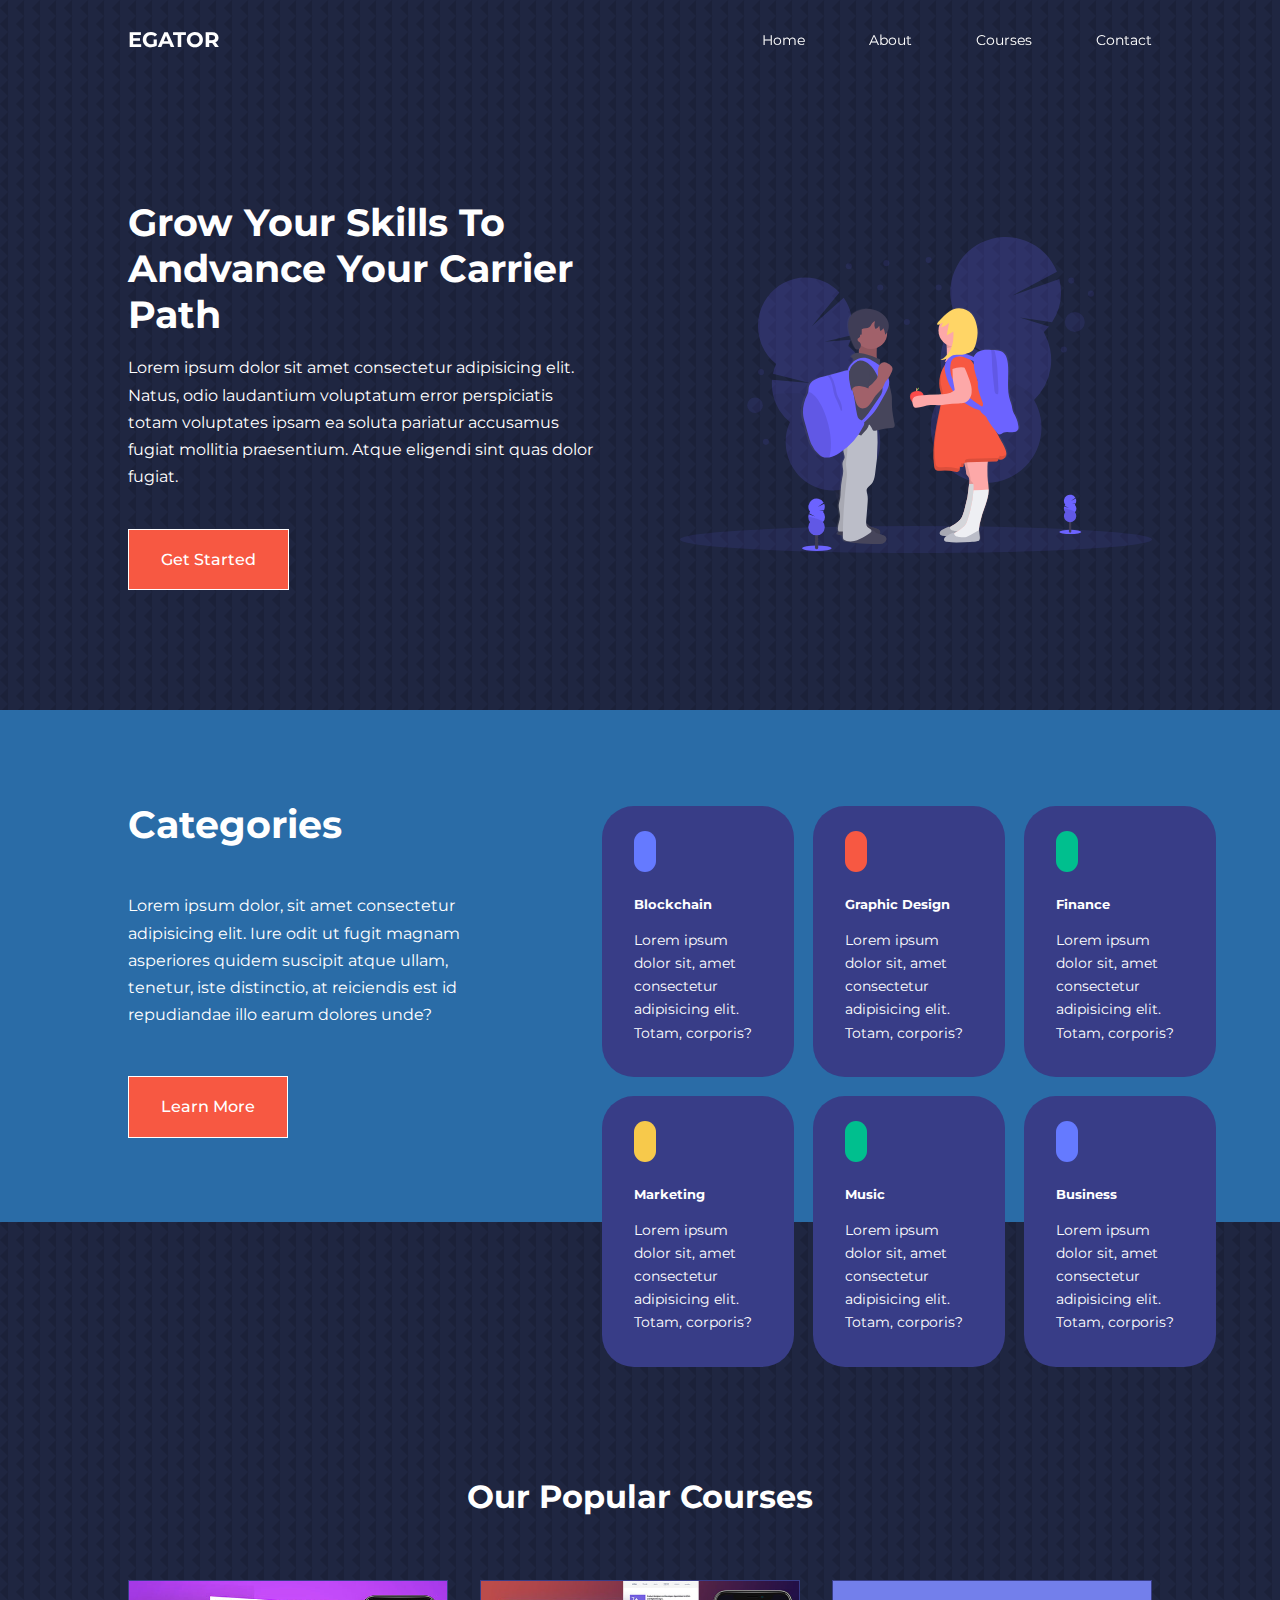
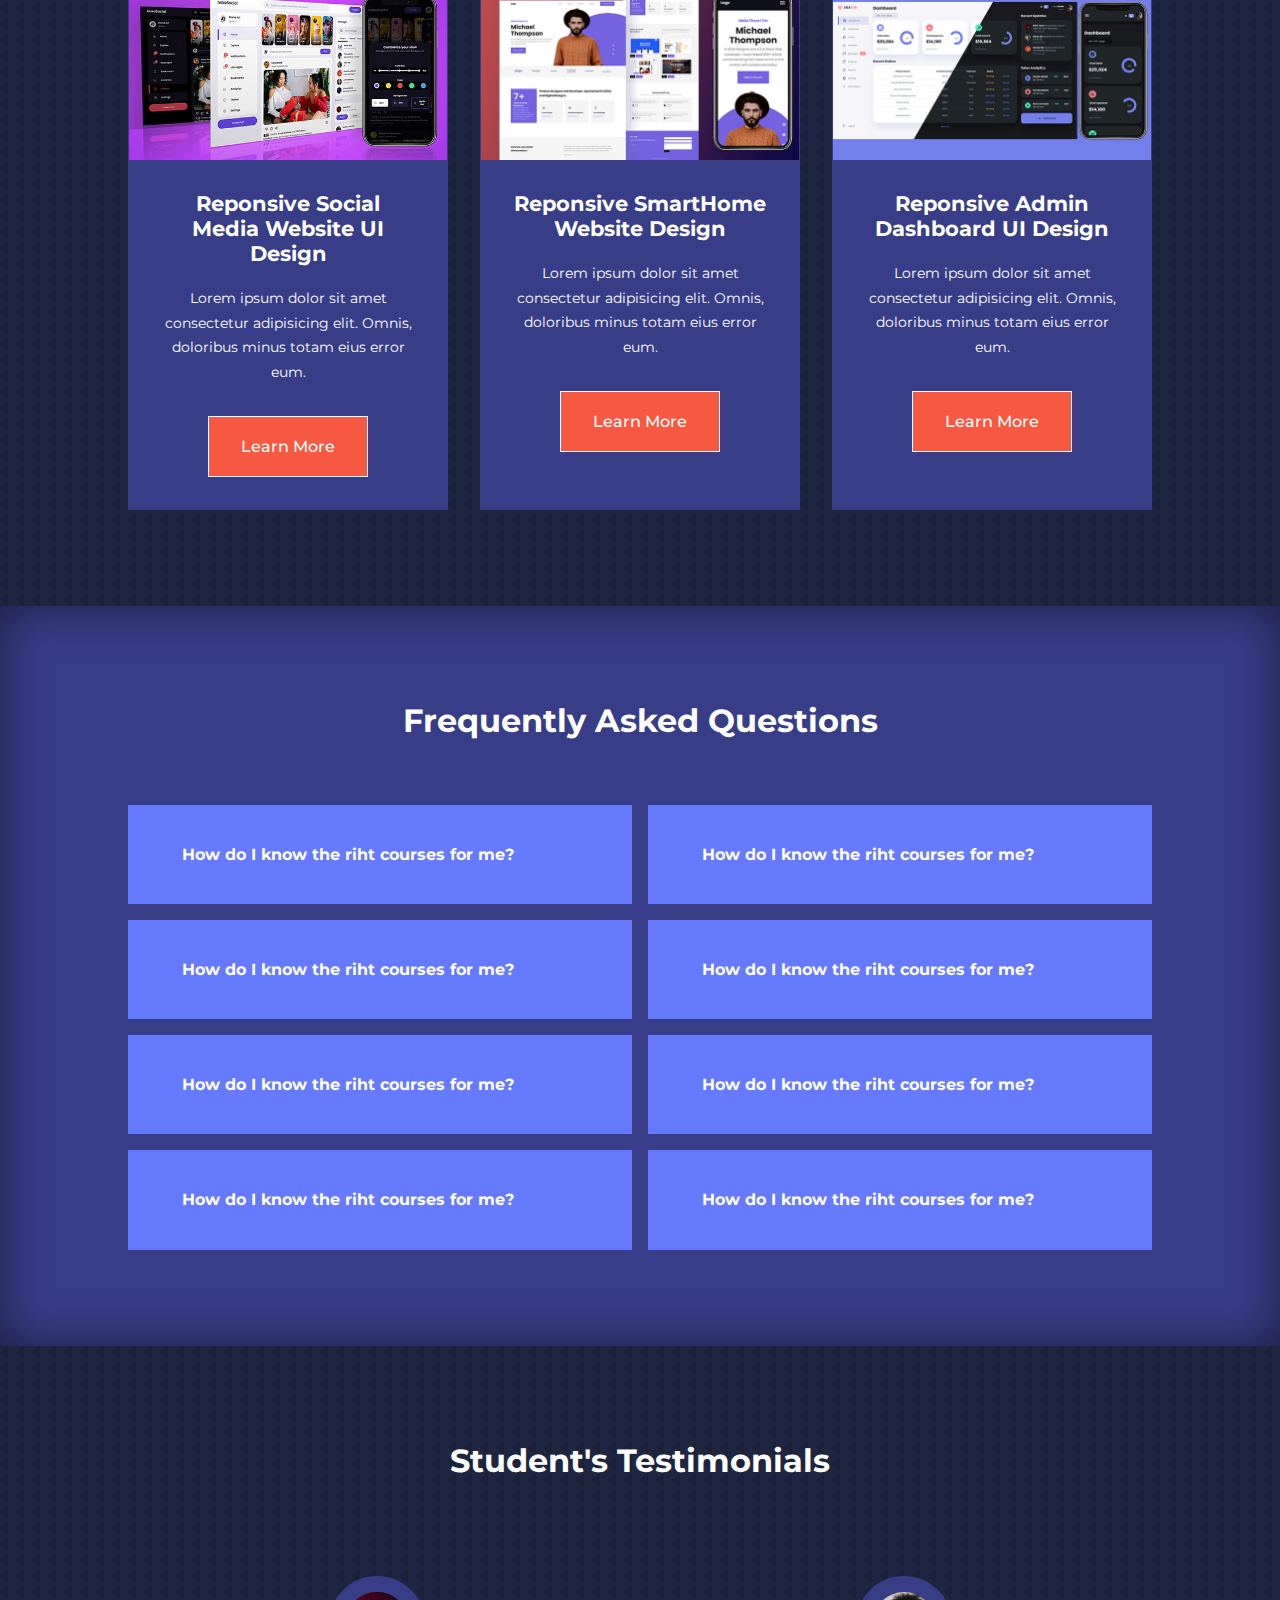
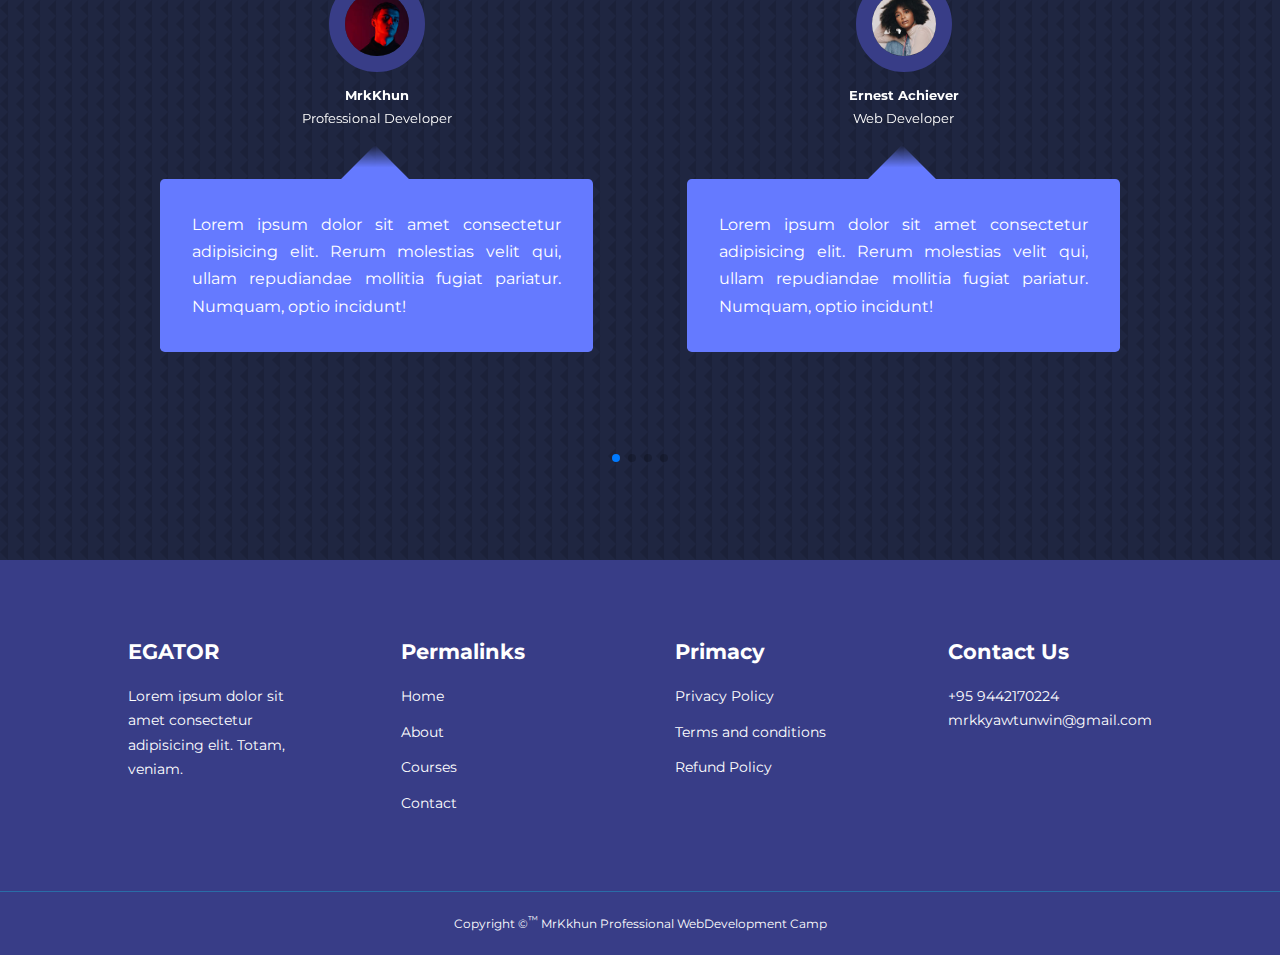
==== index.html @ 62e9d679 "EDRepo" ====
<!DOCTYPE html>
<html lang="en">

<head>
    <meta charset="UTF-8" />
    <meta http-equiv="X-UA-Compatible" content="IE=edge" />
    <meta name="viewport" content="width=device-width, initial-scale=1.0" />
    <title>
        Responsive Multible Education Website Using HTML, CSS & JavaScript
    </title>
    <link rel="stylesheet" href="./css/style.css" />
    <!--  Swiper for Design -->
    <link rel="stylesheet" href="https://unpkg.com/swiper@8/swiper-bundle.min.css" />

    <!--  Fontawesone -->
    <link rel="stylesheet" href="https://cdnjs.cloudflare.com/ajax/libs/font-awesome/6.1.1/css/all.min.css" integrity="sha512-KfkfwYDsLkIlwQp6LFnl8zNdLGxu9YAA1QvwINks4PhcElQSvqcyVLLD9aMhXd13uQjoXtEKNosOWaZqXgel0g==" crossorigin="anonymous" referrerpolicy="no-referrer"
    />

    <!-- <style>
        body {
            background-image: url(./images/bg-texture.png);
        }
    </style> -->
</head>

<body>
    <nav>
        <div class="container nav_container">
            <a href="index.html">
                <h4>EGATOR</h4>
            </a>
            <ul class="nav_menu">
                <li><a href="index.html">Home</a></li>
                <li><a href="about.html">About</a></li>
                <li><a href="course.html">Courses</a></li>
                <li><a href="contact.html">Contact</a></li>
            </ul>
            <button id="open-menu-btn"><i class="fa-solid fa-bars"></i></button>
            <button id="close-menu-btn"><i class="fa-solid fa-xmark"></i></button>
        </div>
    </nav>

    <!--  ==========   The End Of Navbar Section ======= -->

    <header>
        <div class="container header_container">
            <div class="header_left">
                <h1>Grow Your Skills to andvance your carrier path</h1>
                <p>
                    Lorem ipsum dolor sit amet consectetur adipisicing elit. Natus, odio laudantium voluptatum error perspiciatis totam voluptates ipsam ea soluta pariatur accusamus fugiat mollitia praesentium. Atque eligendi sint quas dolor fugiat.
                </p>
                <a href="course.html" class="btn btn-primary">Get Started</a>
            </div>
            <div class="header_right">
                <div class="header_right-image">
                    <img src="./images/header.svg" alt="" />
                </div>
            </div>
        </div>
    </header>

    <!-- =========== The End Of Header Section  ======== -->
    <section class="categories">
        <div class="container categories_container">
            <div class="categories_left">
                <h1>categories</h1>
                <p>
                    Lorem ipsum dolor, sit amet consectetur adipisicing elit. Iure odit ut fugit magnam asperiores quidem suscipit atque ullam, tenetur, iste distinctio, at reiciendis est id repudiandae illo earum dolores unde?
                </p>
                <a href="#" class="btn btn-primary">Learn More</a>
            </div>
            <div class="categories_right">
                <article class="category">
                    <span class="category_icon"><i class="fa-brands fa-btc"></i></span>
                    <h5>Blockchain</h5>
                    <p>
                        Lorem ipsum dolor sit, amet consectetur adipisicing elit. Totam, corporis?
                    </p>
                </article>
                <article class="category">
                    <span class="category_icon"><i class="fa-solid fa-palette"></i
            ></span>
                    <h5>Graphic Design</h5>
                    <p>
                        Lorem ipsum dolor sit, amet consectetur adipisicing elit. Totam, corporis?
                    </p>
                </article>
                <article class="category">
                    <span class="category_icon"><i class="fa-solid fa-dollar-sign"></i
            ></span>
                    <h5>Finance</h5>
                    <p>
                        Lorem ipsum dolor sit, amet consectetur adipisicing elit. Totam, corporis?
                    </p>
                </article>
                <article class="category">
                    <span class="category_icon"><i class="fa-solid fa-bullhorn"></i
            ></span>
                    <h5>Marketing</h5>
                    <p>
                        Lorem ipsum dolor sit, amet consectetur adipisicing elit. Totam, corporis?
                    </p>
                </article>
                <article class="category">
                    <span class="category_icon"><i class="fa-solid fa-music"></i></span>
                    <h5>Music</h5>
                    <p>
                        Lorem ipsum dolor sit, amet consectetur adipisicing elit. Totam, corporis?
                    </p>
                </article>
                <article class="category">
                    <span class="category_icon"><i class="fa-solid fa-business-time"></i
            ></span>
                    <h5>Business</h5>
                    <p>
                        Lorem ipsum dolor sit, amet consectetur adipisicing elit. Totam, corporis?
                    </p>
                </article>
            </div>
        </div>
    </section>

    <!--  ========= The End Of Categories  ======= -->

    <section class="courses">
        <h2>Our Popular Courses</h2>
        <div class="container courses_container">
            <article class="course">
                <div class="course_image">
                    <img src="./images/course1.jpg" alt="" />
                </div>
                <div class="course_info">
                    <h4>Reponsive Social Media Website UI Design</h4>
                    <p>
                        Lorem ipsum dolor sit amet consectetur adipisicing elit. Omnis, doloribus minus totam eius error eum.
                    </p>
                    <a href="course.html" class="btn btn-primary">Learn More</a>
                </div>
            </article>
            <article class="course">
                <div class="course_image">
                    <img src="./images/course2.jpg" alt="" />
                </div>
                <div class="course_info">
                    <h4>Reponsive SmartHome Website Design</h4>
                    <p>
                        Lorem ipsum dolor sit amet consectetur adipisicing elit. Omnis, doloribus minus totam eius error eum.
                    </p>
                    <a href="course.html" class="btn btn-primary">Learn More</a>
                </div>
            </article>
            <article class="course">
                <div class="course_image">
                    <img src="./images/course3.jpg" alt="" />
                </div>
                <div class="course_info">
                    <h4>Reponsive Admin Dashboard UI Design</h4>
                    <p>
                        Lorem ipsum dolor sit amet consectetur adipisicing elit. Omnis, doloribus minus totam eius error eum.
                    </p>
                    <a href="course.html" class="btn btn-primary">Learn More</a>
                </div>
            </article>
        </div>
    </section>

    <!-- =========== The End Of Courses Section  ========== -->

    <section class="faqs">
        <h2>Frequently Asked Questions</h2>

        <div class="container faqs_container">
            <article class="faq">
                <div class="faq_icon">
                    <i class="fa-solid fa-plus"></i>
                </div>
                <div class="question_answer">
                    <h4>How do I know the riht courses for me?</h4>
                    <p>
                        Lorem ipsum dolor sit amet consectetur adipisicing elit. In voluptatem odio magni! Placeat nulla, harum iusto veniam incidunt quos quam repellendus quasi repudiandae cum reiciendis a fugit eligendi consequuntur praesentium.
                    </p>
                </div>
            </article>
            <article class="faq">
                <div class="faq_icon">
                    <i class="fa-solid fa-plus"></i>
                </div>
                <div class="question_answer">
                    <h4>How do I know the riht courses for me?</h4>
                    <p>
                        Lorem ipsum dolor sit amet consectetur adipisicing elit. In voluptatem odio magni! Placeat nulla, harum iusto veniam incidunt quos quam repellendus quasi repudiandae cum reiciendis a fugit eligendi consequuntur praesentium.
                    </p>
                </div>
            </article>
            <article class="faq">
                <div class="faq_icon">
                    <i class="fa-solid fa-plus"></i>
                </div>
                <div class="question_answer">
                    <h4>How do I know the riht courses for me?</h4>
                    <p>
                        Lorem ipsum dolor sit amet consectetur adipisicing elit. In voluptatem odio magni! Placeat nulla, harum iusto veniam incidunt quos quam repellendus quasi repudiandae cum reiciendis a fugit eligendi consequuntur praesentium.
                    </p>
                </div>
            </article>
            <article class="faq">
                <div class="faq_icon">
                    <i class="fa-solid fa-plus"></i>
                </div>
                <div class="question_answer">
                    <h4>How do I know the riht courses for me?</h4>
                    <p>
                        Lorem ipsum dolor sit amet consectetur adipisicing elit. In voluptatem odio magni! Placeat nulla, harum iusto veniam incidunt quos quam repellendus quasi repudiandae cum reiciendis a fugit eligendi consequuntur praesentium.
                    </p>
                </div>
            </article>
            <article class="faq">
                <div class="faq_icon">
                    <i class="fa-solid fa-plus"></i>
                </div>
                <div class="question_answer">
                    <h4>How do I know the riht courses for me?</h4>
                    <p>
                        Lorem ipsum dolor sit amet consectetur adipisicing elit. In voluptatem odio magni! Placeat nulla, harum iusto veniam incidunt quos quam repellendus quasi repudiandae cum reiciendis a fugit eligendi consequuntur praesentium.
                    </p>
                </div>
            </article>
            <article class="faq">
                <div class="faq_icon">
                    <i class="fa-solid fa-plus"></i>
                </div>
                <div class="question_answer">
                    <h4>How do I know the riht courses for me?</h4>
                    <p>
                        Lorem ipsum dolor sit amet consectetur adipisicing elit. In voluptatem odio magni! Placeat nulla, harum iusto veniam incidunt quos quam repellendus quasi repudiandae cum reiciendis a fugit eligendi consequuntur praesentium.
                    </p>
                </div>
            </article>
            <article class="faq">
                <div class="faq_icon">
                    <i class="fa-solid fa-plus"></i>
                </div>
                <div class="question_answer">
                    <h4>How do I know the riht courses for me?</h4>
                    <p>
                        Lorem ipsum dolor sit amet consectetur adipisicing elit. In voluptatem odio magni! Placeat nulla, harum iusto veniam incidunt quos quam repellendus quasi repudiandae cum reiciendis a fugit eligendi consequuntur praesentium.
                    </p>
                </div>
            </article>
            <article class="faq">
                <div class="faq_icon">
                    <i class="fa-solid fa-plus"></i>
                </div>
                <div class="question_answer">
                    <h4>How do I know the riht courses for me?</h4>
                    <p>
                        Lorem ipsum dolor sit amet consectetur adipisicing elit. In voluptatem odio magni! Placeat nulla, harum iusto veniam incidunt quos quam repellendus quasi repudiandae cum reiciendis a fugit eligendi consequuntur praesentium.
                    </p>
                </div>
            </article>
        </div>
    </section>

    <!--  ======= The End of FQA ====== -->

    <section class="container testimonials_Container mySwiper">
        <h2>Student's Testimonials</h2>
        <div class="swiper-wrapper">
            <article class="testimonial swiper-slide">
                <div class="avatar">
                    <img src="./images/avatar2.jpg" alt="" />
                </div>
                <div class="testimonial_info">

                    <h5>MrkKhun</h5>
                    <small>Professional Developer</small>
                </div>
                <div class="testimonial_body">
                    <p>
                        Lorem ipsum dolor sit amet consectetur adipisicing elit. Rerum molestias velit qui, ullam repudiandae mollitia fugiat pariatur. Numquam, optio incidunt!
                    </p>
                </div>
            </article>
            <article class="testimonial swiper-slide">
                <div class="avatar">
                    <img src="./images/avatar1.jpg" alt="" />
                </div>
                <div class="testimonial_info">
                    <h5>Ernest Achiever</h5>
                    <small>Web Developer</small>
                </div>
                <div class="testimonial_body">
                    <p>
                        Lorem ipsum dolor sit amet consectetur adipisicing elit. Rerum molestias velit qui, ullam repudiandae mollitia fugiat pariatur. Numquam, optio incidunt!
                    </p>
                </div>
            </article>
            <article class="testimonial swiper-slide">
                <div class="avatar">
                    <img src="./images/avatar3.jpg" alt="" />
                </div>
                <div class="testimonial_info">
                    <h5>Edem Quist</h5>
                    <small>Student</small>
                </div>
                <div class="testimonial_body">
                    <p>
                        Lorem ipsum dolor sit amet consectetur adipisicing elit. Rerum molestias velit qui, ullam repudiandae mollitia fugiat pariatur. Numquam, optio incidunt!
                    </p>
                </div>
            </article>
            <article class="testimonial swiper-slide">
                <div class="avatar">
                    <img src="./images/avatar4.jpg" alt="" />
                </div>
                <div class="testimonial_info">
                    <h5>Nang RakWay</h5>
                    <small>Student</small>
                </div>
                <div class="testimonial_body">
                    <p>
                        Lorem ipsum dolor sit amet consectetur adipisicing elit. Rerum molestias velit qui, ullam repudiandae mollitia fugiat pariatur. Numquam, optio incidunt!
                    </p>
                </div>
            </article>
            <article class="testimonial swiper-slide">
                <div class="avatar">
                    <img src="./images/avatar5.jpg" alt="" />
                </div>
                <div class="testimonial_info">
                    <h5>Nang Shwe Li</h5>
                    <small>Web Developer</small>
                </div>
                <div class="testimonial_body">
                    <p>
                        Lorem ipsum dolor sit amet consectetur adipisicing elit. Rerum molestias velit qui, ullam repudiandae mollitia fugiat pariatur. Numquam, optio incidunt!
                    </p>
                </div>
            </article>

        </div>
        <div class="swiper-pagination"></div>
    </section>


    <!--  ============= The End Of Student Testimonial  ============= -->

    <footer>
        <div class="container footer_container">
            <div class="footer_1">
                <a href="index.html" class="footer_logo">
                    <h4>EGATOR</h4>
                </a>
                <p>Lorem ipsum dolor sit amet consectetur adipisicing elit. Totam, veniam.</p>
            </div>
            <div class="footer_2">
                <h4>Permalinks</h4>
                <ul class="permalinks">
                    <li><a href="index.html">Home</a></li>
                    <li><a href="about.html">About</a></li>
                    <li><a href="course.html">Courses</a></li>
                    <li><a href="contact.html">Contact</a></li>
                </ul>
            </div>
            <div class="footer_3">
                <h4>Primacy</h4>
                <ul class="privacy">
                    <li><a href="">Privacy Policy</a></li>
                    <li><a href="">Terms and conditions</a></li>
                    <li><a href="">Refund Policy</a></li>
                </ul>
            </div>
            <div class="footer_4">
                <h4>Contact Us</h4>
                <div>
                    <p>+95 9442170224</p>
                    <p>mrkkyawtunwin@gmail.com</p>
                </div>
                <ul class="footer_socials">
                    <li>
                        <a href="#"><i class="fa-brands fa-facebook"></i></a>
                    </li>
                    <li>
                        <a href="#"><i class="fa-brands fa-instagram"></i></a>
                    </li>
                    <li>
                        <a href="#"><i class="fa-brands fa-twitter"></i></a>
                    </li>
                    <li>
                        <a href="#"><i class="fa-brands fa-linkedin"></i></a>
                    </li>
                </ul>
            </div>
        </div>
        <div class="footer_copyright">
            <small>Copyright &copy;<sup>&trade;</sup> MrKkhun Professional WebDevelopment Camp</small>
        </div>
    </footer>

    <script src="./main.js"></script>
    <script src="https://unpkg.com/swiper@8/swiper-bundle.min.js"></script>

    <!-- Initialize Swiper -->
    <script>
        var swiper = new Swiper(".mySwiper", {
            slidesPerView: 1,
            spaceBetween: 30,
            pagination: {
                el: ".swiper-pagination",
                clickable: true,
            },
            //  when window width is >= 600px
            breakpoints: {
                600: {
                    slidesPerView: 2
                }
            }
        });
    </script>

</body>

</html>
---- css/style.css ----
@import url("https://fonts.googleapis.com/css2?family=Montserrat:ital,wght@0,500;0,700;1,400&display=swap");

/*  Reset Document format */

body {
    background-image: url(../images/bg-texture.png) !important;
}

* {
    margin: 0;
    padding: 0;
    outline: 0;
    border: 0;
    text-decoration: none;
    list-style: none;
    box-sizing: border-box;
}

:root {
    --color-primary: #657aff;
    --color-success: #00bf8e;
    --color-danger: #f75842;
    --color-warning: #f7c94b;
    --color-danger-variant: rgba(247, 88, 66, 0.4);
    --color-white: #fff;
    --color-light: rgba(255, 255, 255, 0.7);
    --color-black: #000;
    --color-bg: #1f2641;
    --color-bg1: #383d87;
    --color-bg2: #2a6ca7;
    --container-width-lg: 80%;
    --container-width-md: 90%;
    --container-width-sm: 94%;
    --transition: all 400ms ease;
}

body {
    font-family: "Montserrat", sans-serif;
    line-height: 1.7;
    color: var(--color-white);
    background: var(--color-bg);
}

.container {
    width: var(--container-width-lg);
    margin: 0 auto;
}


/* .container ul li {
    text-transform: uppercase;
} */

section {
    padding: 6rem 0;
}

section h2 {
    text-align: center;
    margin-bottom: 4rem;
}

h1,
h2,
h3,
h4,
h5 {
    line-height: 1.2;
}

h1 {
    font-size: 2.4rem;
}

h2 {
    font-size: 2rem;
}

h3 {
    font-size: 1.6rem;
}

h4 {
    font-size: 1.3rem;
}

a {
    color: var(--color-white);
}

img {
    width: 100%;
    display: block;
    object-fit: cover;
}

.btn {
    display: inline-block;
    background: var(--color-white);
    color: var(--color-black);
    padding: 1rem 2rem;
    border: 1px solid var(--color-white);
    font-weight: 500;
    transition: var(--transition);
}

.btn:hover {
    background: transparent;
    color: var(--color-white);
    border-color: var(--color-white);
}

.btn-primary {
    background: var(--color-danger);
    color: var(--color-white);
}


/*============== Navbar ============= */

nav {
    background: transparent;
    width: 100vw;
    height: 5rem;
    position: fixed;
    top: 0;
    z-index: 11;
}


/*  Change navbar styles on scroll using javascript  */

.window-scroll {
    background-color: var(--color-primary);
    box-shadow: 0 1rem 2rem rgba(0, 0, 0, 0.2);
}

.nav_container {
    height: 100%;
    display: flex;
    justify-content: space-between;
    align-items: center;
}

nav button {
    display: none;
}

.nav_menu {
    display: flex;
    align-items: center;
    gap: 4rem;
}

.nav_menu a {
    font-size: 0.9rem;
    transition: var(--transition);
}

.nav_menu a:hover {
    color: var(--color-bg2);
}


/*  ========== The header Section ======= */

header {
    position: relative;
    top: 5rem;
    overflow: hidden;
    height: 70vh;
    margin-bottom: 5rem;
}

.header_container {
    display: grid;
    grid-template-columns: 1fr 1fr;
    align-items: center;
    gap: 5rem;
    height: 100%;
}

.header_left h1 {
    text-transform: capitalize;
}

.header_left p {
    margin: 1rem 0 2.4rem;
}


/*  ================   Categories  ============= */

.categories {
    background: var(--color-bg2) !important;
    height: 32rem;
}

.categories h1 {
    text-transform: capitalize;
    line-height: 1;
    margin-bottom: 3rem;
}

.categories_container {
    display: grid;
    grid-template-columns: 40% 60%;
    gap: 4rem;
}

.categories_left {
    margin-right: 4rem;
}

.categories_left p {
    margin: 1rem 0 3rem;
}

.categories_right {
    display: grid;
    grid-template-columns: repeat(3, 1fr);
    gap: 1.2rem;
}

.category {
    background: var(--color-bg1);
    padding: 2rem;
    border-radius: 2rem;
    transition: var(--transition);
}

.category:hover {
    box-shadow: 0 3rem 3rem rgba(0, 0, 0, 0.3);
    z-index: 1;
}

.category:nth-child(2) .category_icon {
    background: var(--color-danger);
}

.category:nth-child(3) .category_icon {
    background: var(--color-success);
}

.category:nth-child(4) .category_icon {
    background: var(--color-warning);
}

.category:nth-child(5) .category_icon {
    background: var(--color-success);
}

.category_icon {
    background: var(--color-primary);
    padding: 0.7rem;
    border-radius: 0.9rem;
}

.category h5 {
    margin: 2rem 0 1rem;
}

.category p {
    font-size: 0.85rem;
}


/*  =======   Popular Courses Section    ====== */

.courses {
    margin-top: 10rem;
}

.courses_container {
    display: grid;
    grid-template-columns: repeat(3, 1fr);
    gap: 2rem;
}

.course {
    background: var(--color-bg1);
    text-align: center;
    border: 1px solid transparent;
    transition: var(--transition);
}

.course:hover {
    background: transparent;
    border-color: var(--color-primary);
}

.course_info {
    padding: 2rem;
}

.course_info p {
    margin: 1.2rem 0 2rem;
    font-size: 0.9rem;
    grid-template-columns: repeat(4, 1fr);
}


/* ===========  FAQ Section   ======== */

.faqs {
    background: var(--color-bg1);
    box-shadow: inset 0 0 3rem rgba(0, 0, 0, 0.5);
}

.faqs_container {
    display: grid;
    grid-template-columns: 1fr 1fr;
    gap: 1rem;
}

.faq {
    padding: 2rem;
    display: flex;
    align-items: center;
    gap: 1.4rem;
    height: fit-content;
    background: var(--color-primary);
    cursor: pointer;
}

.faq h4 {
    font-size: 1rem;
    line-height: 2.2;
}

.faq_icon {
    align-self: flex-start;
    font-size: 1.2rem;
}

.faq p {
    margin-top: 0.8rem;
    display: none;
}

.faq.open p {
    display: block;
}


/* ========== Team Develop By ========= */

.testimonials_Container {
    overflow-x: hidden;
    position: relative;
    margin-bottom: 5rem;
}

.testimonial {
    padding: 2rem;
}

.avatar {
    width: 6rem;
    height: 6rem;
    border-radius: 50%;
    overflow: hidden;
    margin: 0 auto 1rem;
    border: 1rem solid var(--color-bg1);
    cursor: pointer;
}

.testimonial_info {
    text-align: center;
}

.testimonial_body {
    background: var(--color-primary);
    padding: 2rem;
    margin-top: 3rem;
    position: relative;
    border-radius: 0.3rem;
    text-align: justify;
    align-items: center;
}

.testimonial_body::before {
    content: "";
    display: block;
    background: linear-gradient( 135deg, transparent, var(--color-primary), var(--color-primary), var(--color-primary));
    width: 3rem;
    height: 3rem;
    position: absolute;
    left: 44%;
    top: -1.5rem;
    transform: rotate(45deg);
}


/* ========== Footer Section ======== */

footer {
    background: var(--color-bg1);
    padding-top: 5rem;
    font-size: 0.9rem;
}

.footer_container {
    display: grid;
    grid-template-columns: repeat(4, 1fr);
    gap: 5rem;
}

.footer_container>div h4 {
    margin-bottom: 1.2rem;
}

.footer_1 p {
    margin: 0 0 2rem;
}

footer ul li {
    margin-bottom: 0.7rem;
}

footer ul li a:hover {
    text-decoration: underline;
}

.footer_socials {
    display: flex;
    gap: 1rem;
    font-size: 1.2rem;
    margin-top: 2rem;
}

.footer_socials a:hover {
    border-bottom: 1px solid var(--color-white);
    text-decoration: underline;
}

.footer_copyright {
    text-align: center;
    margin-top: 4rem;
    padding: 1.2rem 0;
    border-top: 1px solid var(--color-bg2);
}


/* ======= Media Queries For Mobile Responsive ===== */

@media screen and (max-width:1024px) {
    .container {
        width: var(--container-width-md);
    }
    h1 {
        font-size: 2.2rem;
    }
    h2 {
        font-size: 1.7rem;
    }
    h3 {
        font-size: 1.4rem;
    }
    h4 {
        font-size: 1.2rem;
    }
    /*  ===========  Navbar Section  ========= */
    nav button {
        display: inline-block;
        background: transparent;
        color: var(--color-white);
        font-size: 1.8rem;
        cursor: pointer;
    }
    nav button#close-menu-btn {
        display: none;
    }
    .nav_menu {
        position: fixed;
        top: 5rem;
        right: 5%;
        height: fit-content;
        width: 18rem;
        flex-direction: column;
        gap: 0;
        display: none;
    }
    .nav_menu li {
        width: 100%;
        height: 5.8rem;
        animation: animateNavItems 400ms linear forwards;
        transform-origin: top right;
        opacity: 0;
    }
    .nav_menu li:nth-child(2) {
        animation-delay: 200ms;
    }
    .nav_menu li:nth-child(3) {
        animation-delay: 400ms;
    }
    .nav_menu li:nth-child(4) {
        animation-delay: 600ms;
    }
    @keyframes animateNavItems {
        0% {
            transform: rotateZ(-90deg) rotateX(90deg) scale(0.1);
        }
        100% {
            transform: rotateZ(0) rotateX(0) scale(1);
            opacity: 1;
        }
    }
    .nav_menu li a {
        background: var(--color-primary);
        box-shadow: -4rem 6rem 10rem rgba(0, 0, 0, 0.6);
        width: 100%;
        height: 100%;
        display: grid;
        place-items: center;
    }
    .nav_menu li a:hover {
        background: var(--color-bg2);
        color: var(--color-white);
    }
    /*  ======= Header Section ====== */
    header {
        height: 52vh;
        margin-bottom: 4rem;
    }
    .header_container {
        gap: 0;
        padding-bottom: 3rem;
    }
    /* ======== Categories Section ======== */
    .categories {
        height: auto;
    }
    .categories_container {
        grid-template-columns: 1fr;
        gap: 3rem;
    }
    .categories_left {
        margin-right: 0;
    }
    /*  ============= Popular Courses =========== */
    .courses {
        margin-top: 0;
    }
    .courses_container {
        grid-template-columns: 1fr 1fr;
    }
    /* ============ FAQS =========== */
    .faqs_container {
        grid-template-columns: 1fr;
    }
    .faq {
        padding: 1.5rem;
    }
    .footer_container {
        grid-template-columns: 1fr 1fr;
        /* margin-left: 6rem; */
    }
}


/* ==========  Media Queries (PHONES)  ======= */

@media screen and (max-width:600px) {
    .container {
        width: var(--container-width-sm);
    }
    /* ======= Navbar Section ======= */
    .nav_menu {
        right: 3%;
    }
    /* ======== Header Section ======  */
    header {
        height: 100vh;
    }
    .header_container {
        grid-template-columns: 1fr;
        text-align: center;
        margin-top: 0;
    }
    .header_left p {
        margin-bottom: 1.3rem;
    }
    /* ======== Categories Section ======  */
    .categories_right {
        grid-template-columns: 1fr 1fr;
        gap: 0.7rem;
    }
    .category {
        padding: 1rem;
        border-radius: 1rem;
    }
    .category_icon {
        margin-top: 4px;
        display: inline-block;
    }
    /* ========= Popular Courses ======== */
    .courses_container {
        grid-template-columns: 1fr;
    }
    /* ========= Testimonials ======== */
    .testimonial_body {
        padding: 1.2rem;
    }
    /* ========= Footer ======== */
    .footer_container {
        grid-template-columns: 1fr;
        text-align: center;
        gap: 2rem;
    }
    .footer_1 p {
        margin: 1rem auto;
    }
    .footer_socials {
        justify-content: center;
    }
}
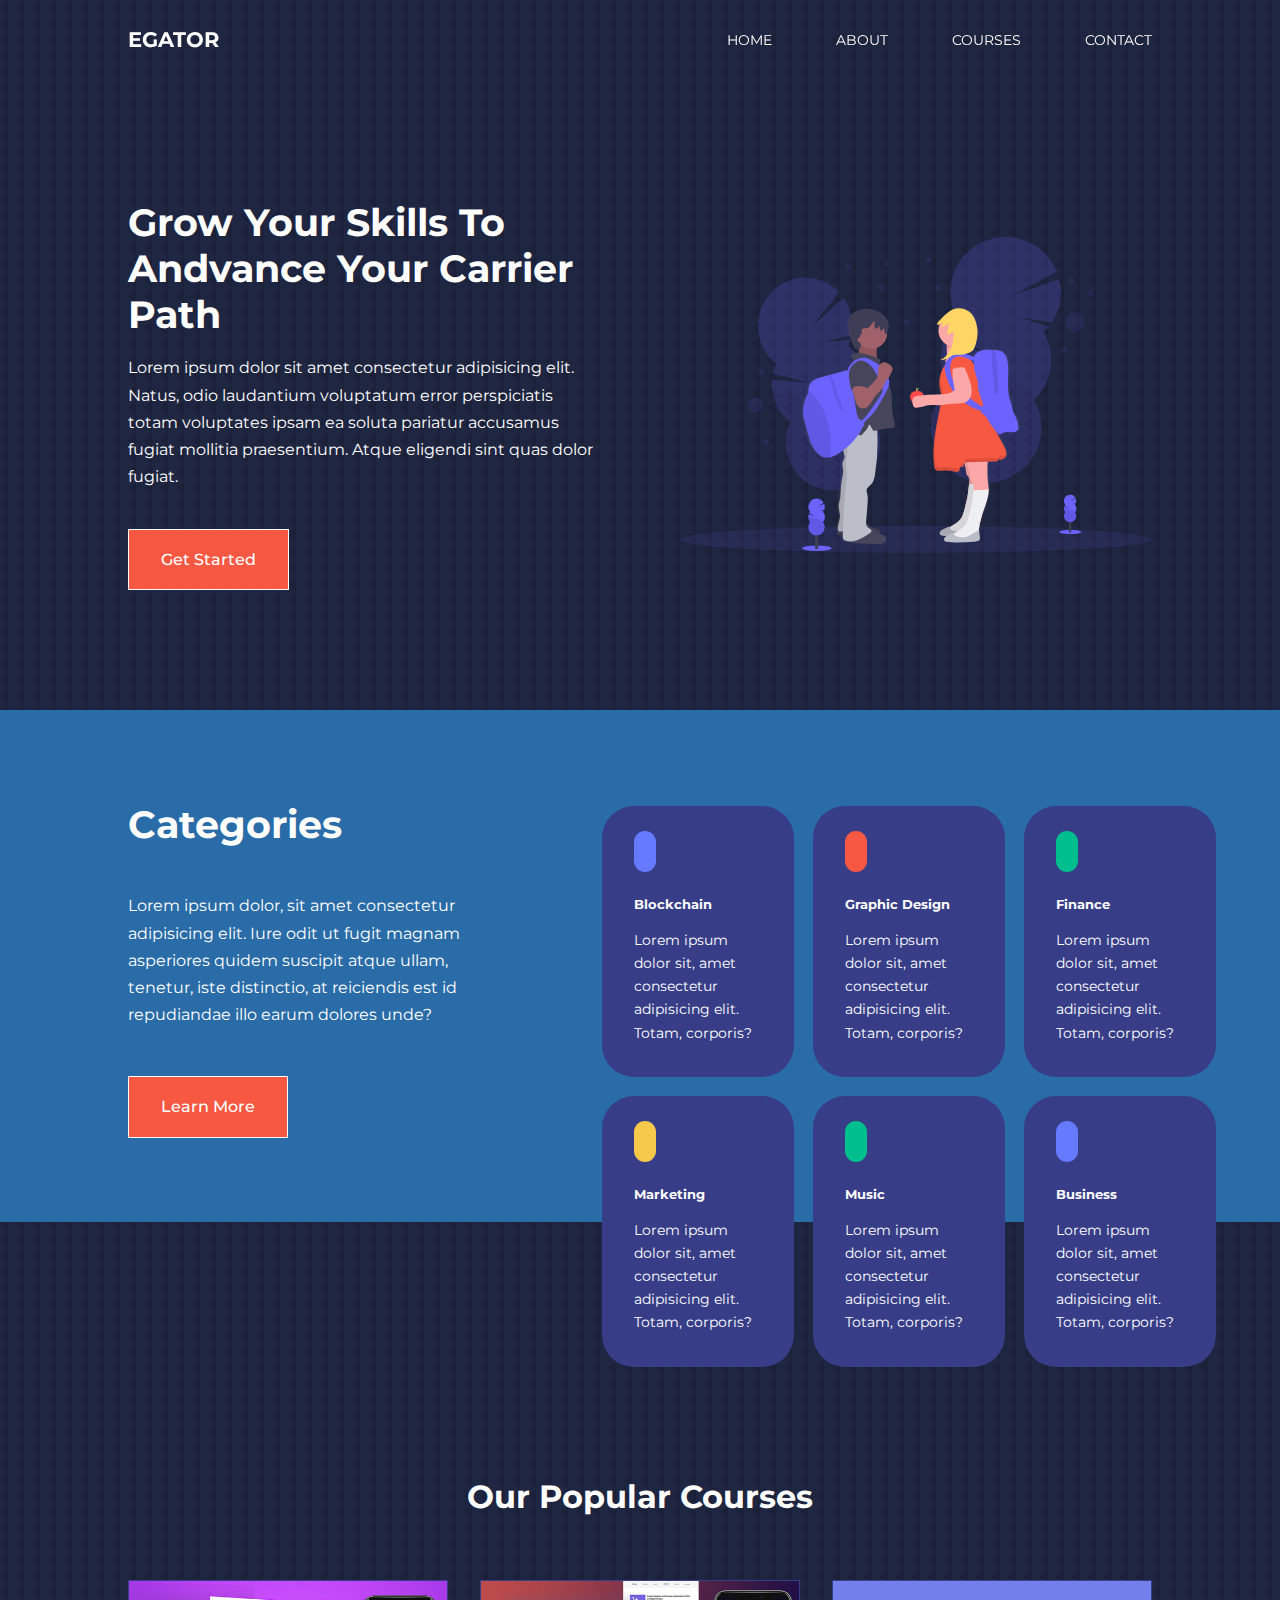
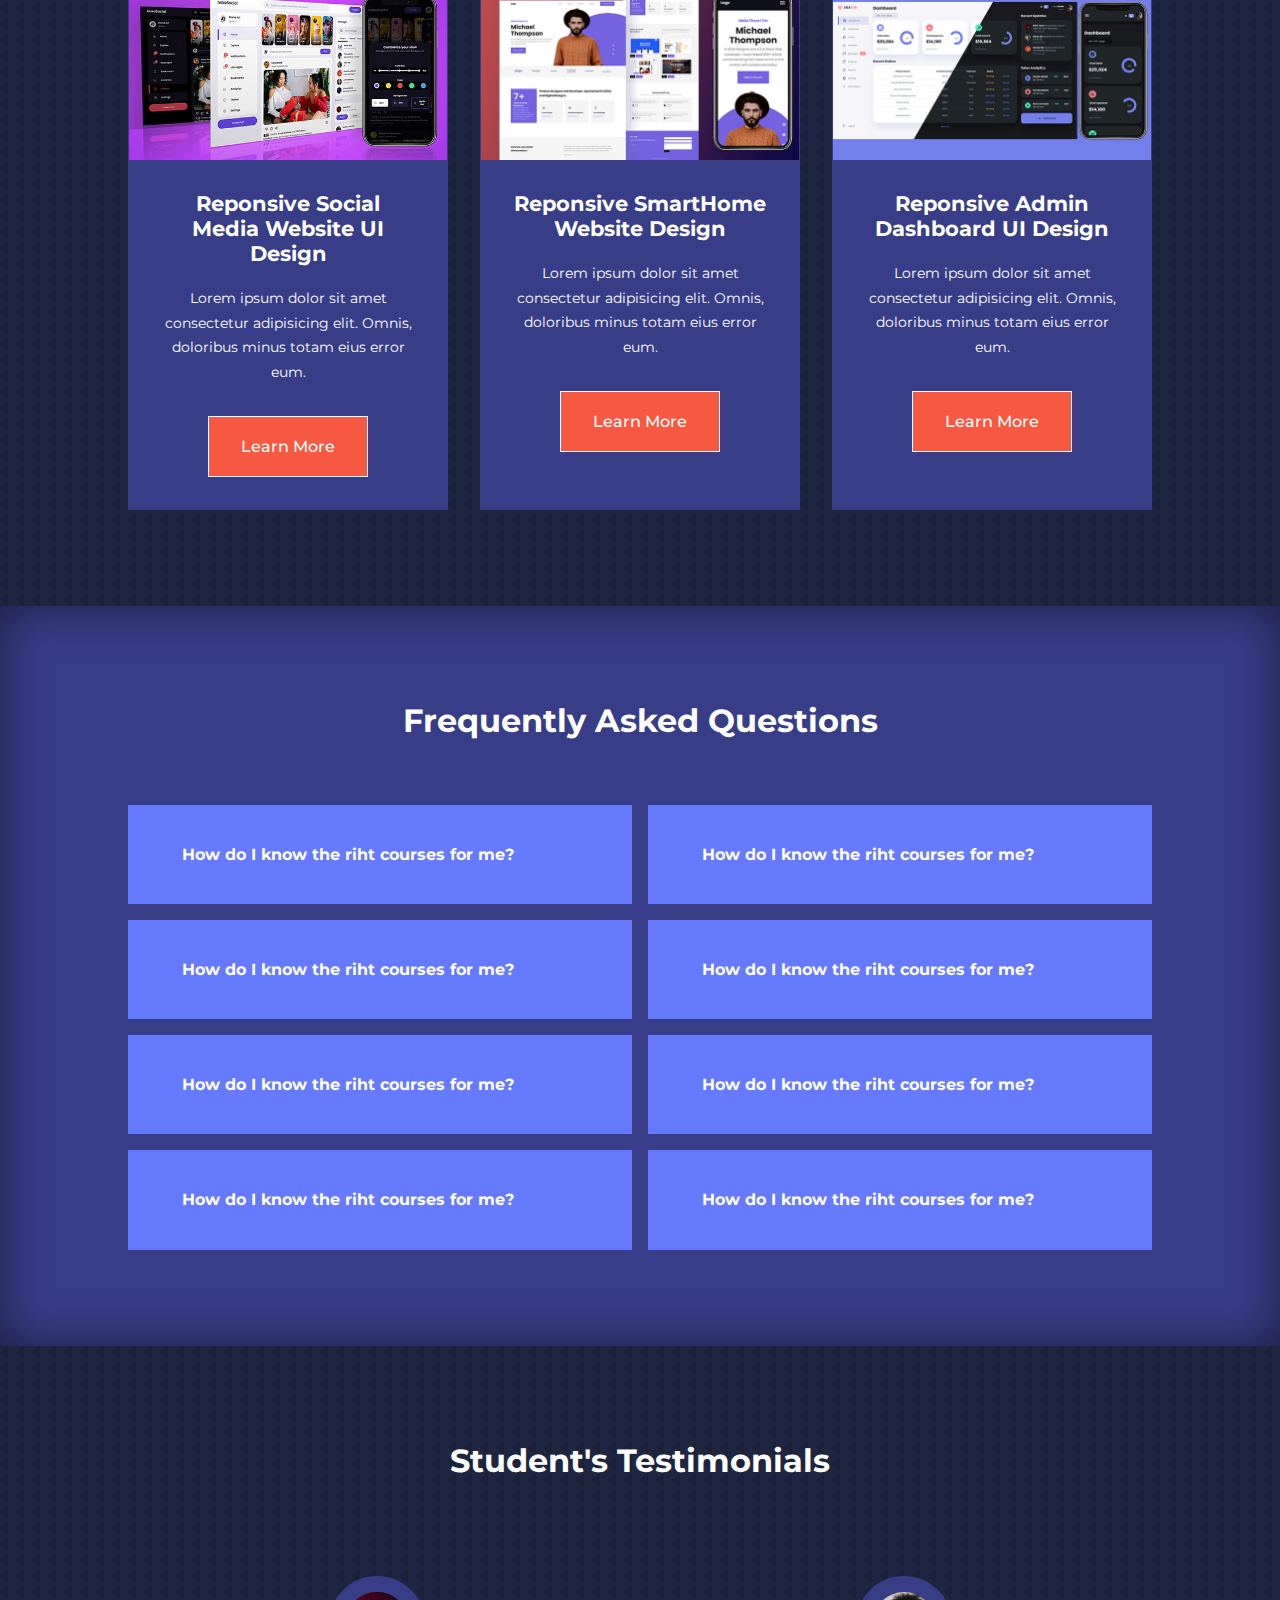
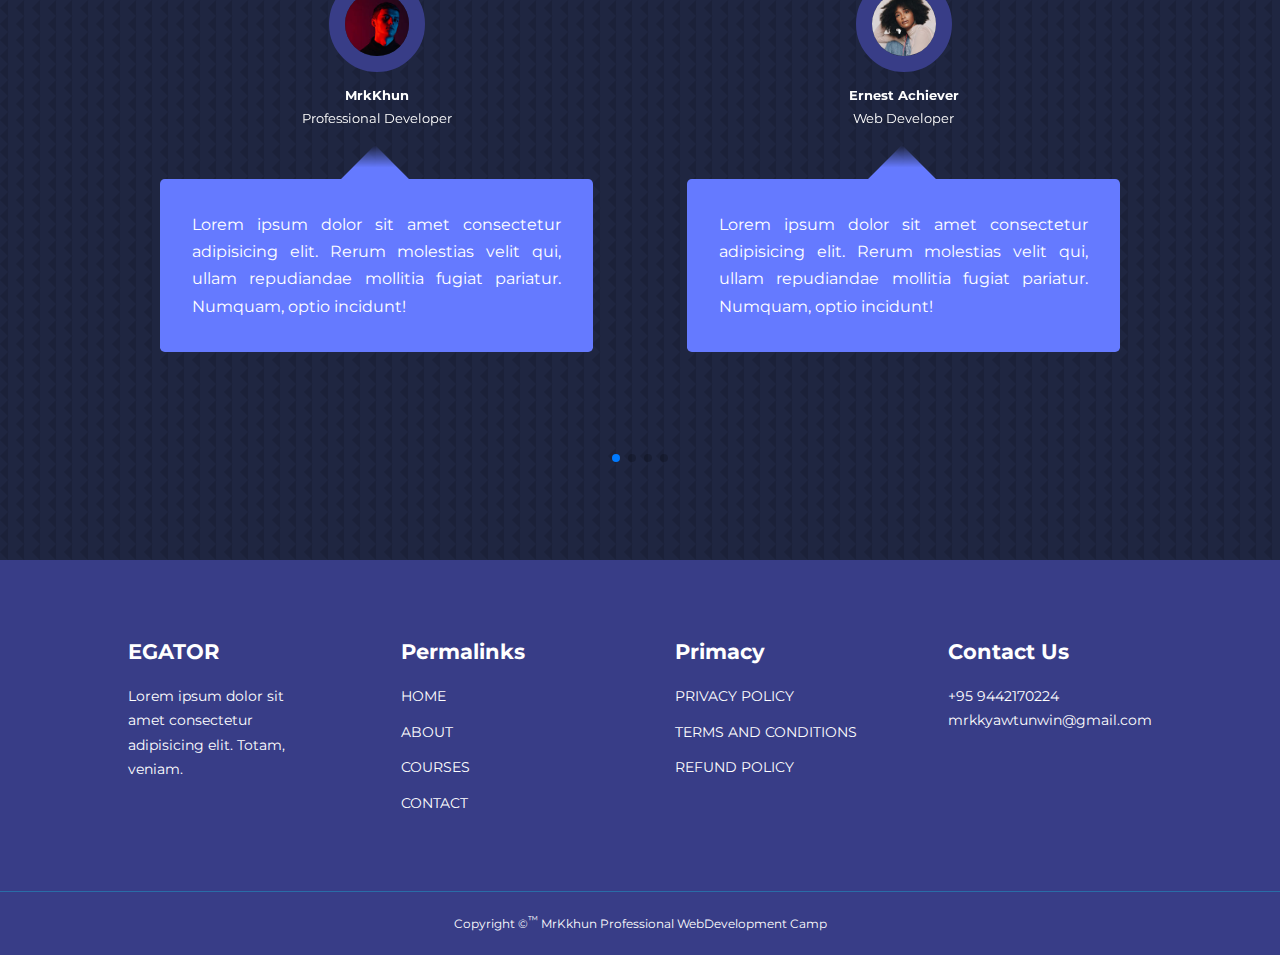
==== commit 910d6b60: "CSS New Styles" ====
--- a/index.html
+++ b/index.html
@@ -1,400 +1,456 @@
 <!DOCTYPE html>
 <html lang="en">
-
-<head>
+  <head>
     <meta charset="UTF-8" />
     <meta http-equiv="X-UA-Compatible" content="IE=edge" />
     <meta name="viewport" content="width=device-width, initial-scale=1.0" />
     <title>
-        Responsive Multible Education Website Using HTML, CSS & JavaScript
+      Responsive Multible Education Website Using HTML, CSS & JavaScript
     </title>
     <link rel="stylesheet" href="./css/style.css" />
     <!--  Swiper for Design -->
-    <link rel="stylesheet" href="https://unpkg.com/swiper@8/swiper-bundle.min.css" />
+    <link
+      rel="stylesheet"
+      href="https://unpkg.com/swiper@8/swiper-bundle.min.css"
+    />
 
     <!--  Fontawesone -->
-    <link rel="stylesheet" href="https://cdnjs.cloudflare.com/ajax/libs/font-awesome/6.1.1/css/all.min.css" integrity="sha512-KfkfwYDsLkIlwQp6LFnl8zNdLGxu9YAA1QvwINks4PhcElQSvqcyVLLD9aMhXd13uQjoXtEKNosOWaZqXgel0g==" crossorigin="anonymous" referrerpolicy="no-referrer"
+    <link
+      rel="stylesheet"
+      href="https://cdnjs.cloudflare.com/ajax/libs/font-awesome/6.1.1/css/all.min.css"
+      integrity="sha512-KfkfwYDsLkIlwQp6LFnl8zNdLGxu9YAA1QvwINks4PhcElQSvqcyVLLD9aMhXd13uQjoXtEKNosOWaZqXgel0g=="
+      crossorigin="anonymous"
+      referrerpolicy="no-referrer"
     />
-
-    <!-- <style>
-        body {
-            background-image: url(./images/bg-texture.png);
-        }
-    </style> -->
-</head>
-
-<body>
+  </head>
+  <body>
     <nav>
-        <div class="container nav_container">
-            <a href="index.html">
-                <h4>EGATOR</h4>
-            </a>
-            <ul class="nav_menu">
-                <li><a href="index.html">Home</a></li>
-                <li><a href="about.html">About</a></li>
-                <li><a href="course.html">Courses</a></li>
-                <li><a href="contact.html">Contact</a></li>
-            </ul>
-            <button id="open-menu-btn"><i class="fa-solid fa-bars"></i></button>
-            <button id="close-menu-btn"><i class="fa-solid fa-xmark"></i></button>
-        </div>
+      <div class="container nav_container">
+        <a href="index.html">
+          <h4>EGATOR</h4>
+        </a>
+        <ul class="nav_menu">
+          <li><a href="index.html">Home</a></li>
+          <li><a href="about.html">About</a></li>
+          <li><a href="course.html">Courses</a></li>
+          <li><a href="contact.html">Contact</a></li>
+        </ul>
+        <button id="open-menu-btn"><i class="fa-solid fa-bars"></i></button>
+        <button id="close-menu-btn"><i class="fa-solid fa-xmark"></i></button>
+      </div>
     </nav>
 
     <!--  ==========   The End Of Navbar Section ======= -->
 
     <header>
-        <div class="container header_container">
-            <div class="header_left">
-                <h1>Grow Your Skills to andvance your carrier path</h1>
-                <p>
-                    Lorem ipsum dolor sit amet consectetur adipisicing elit. Natus, odio laudantium voluptatum error perspiciatis totam voluptates ipsam ea soluta pariatur accusamus fugiat mollitia praesentium. Atque eligendi sint quas dolor fugiat.
-                </p>
-                <a href="course.html" class="btn btn-primary">Get Started</a>
-            </div>
-            <div class="header_right">
-                <div class="header_right-image">
-                    <img src="./images/header.svg" alt="" />
-                </div>
-            </div>
-        </div>
+      <div class="container header_container">
+        <div class="header_left">
+          <h1>Grow Your Skills to andvance your carrier path</h1>
+          <p>
+            Lorem ipsum dolor sit amet consectetur adipisicing elit. Natus, odio
+            laudantium voluptatum error perspiciatis totam voluptates ipsam ea
+            soluta pariatur accusamus fugiat mollitia praesentium. Atque
+            eligendi sint quas dolor fugiat.
+          </p>
+          <a href="course.html" class="btn btn-primary">Get Started</a>
+        </div>
+        <div class="header_right">
+          <div class="header_right-image">
+            <img src="./images/header.svg" alt="" />
+          </div>
+        </div>
+      </div>
     </header>
 
     <!-- =========== The End Of Header Section  ======== -->
     <section class="categories">
-        <div class="container categories_container">
-            <div class="categories_left">
-                <h1>categories</h1>
-                <p>
-                    Lorem ipsum dolor, sit amet consectetur adipisicing elit. Iure odit ut fugit magnam asperiores quidem suscipit atque ullam, tenetur, iste distinctio, at reiciendis est id repudiandae illo earum dolores unde?
-                </p>
-                <a href="#" class="btn btn-primary">Learn More</a>
-            </div>
-            <div class="categories_right">
-                <article class="category">
-                    <span class="category_icon"><i class="fa-brands fa-btc"></i></span>
-                    <h5>Blockchain</h5>
-                    <p>
-                        Lorem ipsum dolor sit, amet consectetur adipisicing elit. Totam, corporis?
-                    </p>
-                </article>
-                <article class="category">
-                    <span class="category_icon"><i class="fa-solid fa-palette"></i
+      <div class="container categories_container">
+        <div class="categories_left">
+          <h1>categories</h1>
+          <p>
+            Lorem ipsum dolor, sit amet consectetur adipisicing elit. Iure odit
+            ut fugit magnam asperiores quidem suscipit atque ullam, tenetur,
+            iste distinctio, at reiciendis est id repudiandae illo earum dolores
+            unde?
+          </p>
+          <a href="#" class="btn btn-primary">Learn More</a>
+        </div>
+        <div class="categories_right">
+          <article class="category">
+            <span class="category_icon"><i class="fa-brands fa-btc"></i></span>
+            <h5>Blockchain</h5>
+            <p>
+              Lorem ipsum dolor sit, amet consectetur adipisicing elit. Totam,
+              corporis?
+            </p>
+          </article>
+          <article class="category">
+            <span class="category_icon"
+              ><i class="fa-solid fa-palette"></i
             ></span>
-                    <h5>Graphic Design</h5>
-                    <p>
-                        Lorem ipsum dolor sit, amet consectetur adipisicing elit. Totam, corporis?
-                    </p>
-                </article>
-                <article class="category">
-                    <span class="category_icon"><i class="fa-solid fa-dollar-sign"></i
+            <h5>Graphic Design</h5>
+            <p>
+              Lorem ipsum dolor sit, amet consectetur adipisicing elit. Totam,
+              corporis?
+            </p>
+          </article>
+          <article class="category">
+            <span class="category_icon"
+              ><i class="fa-solid fa-dollar-sign"></i
             ></span>
-                    <h5>Finance</h5>
-                    <p>
-                        Lorem ipsum dolor sit, amet consectetur adipisicing elit. Totam, corporis?
-                    </p>
-                </article>
-                <article class="category">
-                    <span class="category_icon"><i class="fa-solid fa-bullhorn"></i
+            <h5>Finance</h5>
+            <p>
+              Lorem ipsum dolor sit, amet consectetur adipisicing elit. Totam,
+              corporis?
+            </p>
+          </article>
+          <article class="category">
+            <span class="category_icon"
+              ><i class="fa-solid fa-bullhorn"></i
             ></span>
-                    <h5>Marketing</h5>
-                    <p>
-                        Lorem ipsum dolor sit, amet consectetur adipisicing elit. Totam, corporis?
-                    </p>
-                </article>
-                <article class="category">
-                    <span class="category_icon"><i class="fa-solid fa-music"></i></span>
-                    <h5>Music</h5>
-                    <p>
-                        Lorem ipsum dolor sit, amet consectetur adipisicing elit. Totam, corporis?
-                    </p>
-                </article>
-                <article class="category">
-                    <span class="category_icon"><i class="fa-solid fa-business-time"></i
+            <h5>Marketing</h5>
+            <p>
+              Lorem ipsum dolor sit, amet consectetur adipisicing elit. Totam,
+              corporis?
+            </p>
+          </article>
+          <article class="category">
+            <span class="category_icon"><i class="fa-solid fa-music"></i></span>
+            <h5>Music</h5>
+            <p>
+              Lorem ipsum dolor sit, amet consectetur adipisicing elit. Totam,
+              corporis?
+            </p>
+          </article>
+          <article class="category">
+            <span class="category_icon"
+              ><i class="fa-solid fa-business-time"></i
             ></span>
-                    <h5>Business</h5>
-                    <p>
-                        Lorem ipsum dolor sit, amet consectetur adipisicing elit. Totam, corporis?
-                    </p>
-                </article>
-            </div>
-        </div>
+            <h5>Business</h5>
+            <p>
+              Lorem ipsum dolor sit, amet consectetur adipisicing elit. Totam,
+              corporis?
+            </p>
+          </article>
+        </div>
+      </div>
     </section>
 
     <!--  ========= The End Of Categories  ======= -->
 
     <section class="courses">
-        <h2>Our Popular Courses</h2>
-        <div class="container courses_container">
-            <article class="course">
-                <div class="course_image">
-                    <img src="./images/course1.jpg" alt="" />
-                </div>
-                <div class="course_info">
-                    <h4>Reponsive Social Media Website UI Design</h4>
-                    <p>
-                        Lorem ipsum dolor sit amet consectetur adipisicing elit. Omnis, doloribus minus totam eius error eum.
-                    </p>
-                    <a href="course.html" class="btn btn-primary">Learn More</a>
-                </div>
-            </article>
-            <article class="course">
-                <div class="course_image">
-                    <img src="./images/course2.jpg" alt="" />
-                </div>
-                <div class="course_info">
-                    <h4>Reponsive SmartHome Website Design</h4>
-                    <p>
-                        Lorem ipsum dolor sit amet consectetur adipisicing elit. Omnis, doloribus minus totam eius error eum.
-                    </p>
-                    <a href="course.html" class="btn btn-primary">Learn More</a>
-                </div>
-            </article>
-            <article class="course">
-                <div class="course_image">
-                    <img src="./images/course3.jpg" alt="" />
-                </div>
-                <div class="course_info">
-                    <h4>Reponsive Admin Dashboard UI Design</h4>
-                    <p>
-                        Lorem ipsum dolor sit amet consectetur adipisicing elit. Omnis, doloribus minus totam eius error eum.
-                    </p>
-                    <a href="course.html" class="btn btn-primary">Learn More</a>
-                </div>
-            </article>
-        </div>
+      <h2>Our Popular Courses</h2>
+      <div class="container courses_container">
+        <article class="course">
+          <div class="course_image">
+            <img src="./images/course1.jpg" alt="" />
+          </div>
+          <div class="course_info">
+            <h4>Reponsive Social Media Website UI Design</h4>
+            <p>
+              Lorem ipsum dolor sit amet consectetur adipisicing elit. Omnis,
+              doloribus minus totam eius error eum.
+            </p>
+            <a href="course.html" class="btn btn-primary">Learn More</a>
+          </div>
+        </article>
+        <article class="course">
+          <div class="course_image">
+            <img src="./images/course2.jpg" alt="" />
+          </div>
+          <div class="course_info">
+            <h4>Reponsive SmartHome Website Design</h4>
+            <p>
+              Lorem ipsum dolor sit amet consectetur adipisicing elit. Omnis,
+              doloribus minus totam eius error eum.
+            </p>
+            <a href="course.html" class="btn btn-primary">Learn More</a>
+          </div>
+        </article>
+        <article class="course">
+          <div class="course_image">
+            <img src="./images/course3.jpg" alt="" />
+          </div>
+          <div class="course_info">
+            <h4>Reponsive Admin Dashboard UI Design</h4>
+            <p>
+              Lorem ipsum dolor sit amet consectetur adipisicing elit. Omnis,
+              doloribus minus totam eius error eum.
+            </p>
+            <a href="course.html" class="btn btn-primary">Learn More</a>
+          </div>
+        </article>
+      </div>
     </section>
 
     <!-- =========== The End Of Courses Section  ========== -->
 
     <section class="faqs">
-        <h2>Frequently Asked Questions</h2>
-
-        <div class="container faqs_container">
-            <article class="faq">
-                <div class="faq_icon">
-                    <i class="fa-solid fa-plus"></i>
-                </div>
-                <div class="question_answer">
-                    <h4>How do I know the riht courses for me?</h4>
-                    <p>
-                        Lorem ipsum dolor sit amet consectetur adipisicing elit. In voluptatem odio magni! Placeat nulla, harum iusto veniam incidunt quos quam repellendus quasi repudiandae cum reiciendis a fugit eligendi consequuntur praesentium.
-                    </p>
-                </div>
-            </article>
-            <article class="faq">
-                <div class="faq_icon">
-                    <i class="fa-solid fa-plus"></i>
-                </div>
-                <div class="question_answer">
-                    <h4>How do I know the riht courses for me?</h4>
-                    <p>
-                        Lorem ipsum dolor sit amet consectetur adipisicing elit. In voluptatem odio magni! Placeat nulla, harum iusto veniam incidunt quos quam repellendus quasi repudiandae cum reiciendis a fugit eligendi consequuntur praesentium.
-                    </p>
-                </div>
-            </article>
-            <article class="faq">
-                <div class="faq_icon">
-                    <i class="fa-solid fa-plus"></i>
-                </div>
-                <div class="question_answer">
-                    <h4>How do I know the riht courses for me?</h4>
-                    <p>
-                        Lorem ipsum dolor sit amet consectetur adipisicing elit. In voluptatem odio magni! Placeat nulla, harum iusto veniam incidunt quos quam repellendus quasi repudiandae cum reiciendis a fugit eligendi consequuntur praesentium.
-                    </p>
-                </div>
-            </article>
-            <article class="faq">
-                <div class="faq_icon">
-                    <i class="fa-solid fa-plus"></i>
-                </div>
-                <div class="question_answer">
-                    <h4>How do I know the riht courses for me?</h4>
-                    <p>
-                        Lorem ipsum dolor sit amet consectetur adipisicing elit. In voluptatem odio magni! Placeat nulla, harum iusto veniam incidunt quos quam repellendus quasi repudiandae cum reiciendis a fugit eligendi consequuntur praesentium.
-                    </p>
-                </div>
-            </article>
-            <article class="faq">
-                <div class="faq_icon">
-                    <i class="fa-solid fa-plus"></i>
-                </div>
-                <div class="question_answer">
-                    <h4>How do I know the riht courses for me?</h4>
-                    <p>
-                        Lorem ipsum dolor sit amet consectetur adipisicing elit. In voluptatem odio magni! Placeat nulla, harum iusto veniam incidunt quos quam repellendus quasi repudiandae cum reiciendis a fugit eligendi consequuntur praesentium.
-                    </p>
-                </div>
-            </article>
-            <article class="faq">
-                <div class="faq_icon">
-                    <i class="fa-solid fa-plus"></i>
-                </div>
-                <div class="question_answer">
-                    <h4>How do I know the riht courses for me?</h4>
-                    <p>
-                        Lorem ipsum dolor sit amet consectetur adipisicing elit. In voluptatem odio magni! Placeat nulla, harum iusto veniam incidunt quos quam repellendus quasi repudiandae cum reiciendis a fugit eligendi consequuntur praesentium.
-                    </p>
-                </div>
-            </article>
-            <article class="faq">
-                <div class="faq_icon">
-                    <i class="fa-solid fa-plus"></i>
-                </div>
-                <div class="question_answer">
-                    <h4>How do I know the riht courses for me?</h4>
-                    <p>
-                        Lorem ipsum dolor sit amet consectetur adipisicing elit. In voluptatem odio magni! Placeat nulla, harum iusto veniam incidunt quos quam repellendus quasi repudiandae cum reiciendis a fugit eligendi consequuntur praesentium.
-                    </p>
-                </div>
-            </article>
-            <article class="faq">
-                <div class="faq_icon">
-                    <i class="fa-solid fa-plus"></i>
-                </div>
-                <div class="question_answer">
-                    <h4>How do I know the riht courses for me?</h4>
-                    <p>
-                        Lorem ipsum dolor sit amet consectetur adipisicing elit. In voluptatem odio magni! Placeat nulla, harum iusto veniam incidunt quos quam repellendus quasi repudiandae cum reiciendis a fugit eligendi consequuntur praesentium.
-                    </p>
-                </div>
-            </article>
-        </div>
+      <h2>Frequently Asked Questions</h2>
+
+      <div class="container faqs_container">
+        <article class="faq">
+          <div class="faq_icon">
+            <i class="fa-solid fa-plus"></i>
+          </div>
+          <div class="question_answer">
+            <h4>How do I know the riht courses for me?</h4>
+            <p>
+              Lorem ipsum dolor sit amet consectetur adipisicing elit. In
+              voluptatem odio magni! Placeat nulla, harum iusto veniam incidunt
+              quos quam repellendus quasi repudiandae cum reiciendis a fugit
+              eligendi consequuntur praesentium.
+            </p>
+          </div>
+        </article>
+        <article class="faq">
+          <div class="faq_icon">
+            <i class="fa-solid fa-plus"></i>
+          </div>
+          <div class="question_answer">
+            <h4>How do I know the riht courses for me?</h4>
+            <p>
+              Lorem ipsum dolor sit amet consectetur adipisicing elit. In
+              voluptatem odio magni! Placeat nulla, harum iusto veniam incidunt
+              quos quam repellendus quasi repudiandae cum reiciendis a fugit
+              eligendi consequuntur praesentium.
+            </p>
+          </div>
+        </article>
+        <article class="faq">
+          <div class="faq_icon">
+            <i class="fa-solid fa-plus"></i>
+          </div>
+          <div class="question_answer">
+            <h4>How do I know the riht courses for me?</h4>
+            <p>
+              Lorem ipsum dolor sit amet consectetur adipisicing elit. In
+              voluptatem odio magni! Placeat nulla, harum iusto veniam incidunt
+              quos quam repellendus quasi repudiandae cum reiciendis a fugit
+              eligendi consequuntur praesentium.
+            </p>
+          </div>
+        </article>
+        <article class="faq">
+          <div class="faq_icon">
+            <i class="fa-solid fa-plus"></i>
+          </div>
+          <div class="question_answer">
+            <h4>How do I know the riht courses for me?</h4>
+            <p>
+              Lorem ipsum dolor sit amet consectetur adipisicing elit. In
+              voluptatem odio magni! Placeat nulla, harum iusto veniam incidunt
+              quos quam repellendus quasi repudiandae cum reiciendis a fugit
+              eligendi consequuntur praesentium.
+            </p>
+          </div>
+        </article>
+        <article class="faq">
+          <div class="faq_icon">
+            <i class="fa-solid fa-plus"></i>
+          </div>
+          <div class="question_answer">
+            <h4>How do I know the riht courses for me?</h4>
+            <p>
+              Lorem ipsum dolor sit amet consectetur adipisicing elit. In
+              voluptatem odio magni! Placeat nulla, harum iusto veniam incidunt
+              quos quam repellendus quasi repudiandae cum reiciendis a fugit
+              eligendi consequuntur praesentium.
+            </p>
+          </div>
+        </article>
+        <article class="faq">
+          <div class="faq_icon">
+            <i class="fa-solid fa-plus"></i>
+          </div>
+          <div class="question_answer">
+            <h4>How do I know the riht courses for me?</h4>
+            <p>
+              Lorem ipsum dolor sit amet consectetur adipisicing elit. In
+              voluptatem odio magni! Placeat nulla, harum iusto veniam incidunt
+              quos quam repellendus quasi repudiandae cum reiciendis a fugit
+              eligendi consequuntur praesentium.
+            </p>
+          </div>
+        </article>
+        <article class="faq">
+          <div class="faq_icon">
+            <i class="fa-solid fa-plus"></i>
+          </div>
+          <div class="question_answer">
+            <h4>How do I know the riht courses for me?</h4>
+            <p>
+              Lorem ipsum dolor sit amet consectetur adipisicing elit. In
+              voluptatem odio magni! Placeat nulla, harum iusto veniam incidunt
+              quos quam repellendus quasi repudiandae cum reiciendis a fugit
+              eligendi consequuntur praesentium.
+            </p>
+          </div>
+        </article>
+        <article class="faq">
+          <div class="faq_icon">
+            <i class="fa-solid fa-plus"></i>
+          </div>
+          <div class="question_answer">
+            <h4>How do I know the riht courses for me?</h4>
+            <p>
+              Lorem ipsum dolor sit amet consectetur adipisicing elit. In
+              voluptatem odio magni! Placeat nulla, harum iusto veniam incidunt
+              quos quam repellendus quasi repudiandae cum reiciendis a fugit
+              eligendi consequuntur praesentium.
+            </p>
+          </div>
+        </article>
+      </div>
     </section>
 
     <!--  ======= The End of FQA ====== -->
 
     <section class="container testimonials_Container mySwiper">
-        <h2>Student's Testimonials</h2>
-        <div class="swiper-wrapper">
-            <article class="testimonial swiper-slide">
-                <div class="avatar">
-                    <img src="./images/avatar2.jpg" alt="" />
-                </div>
-                <div class="testimonial_info">
-
-                    <h5>MrkKhun</h5>
-                    <small>Professional Developer</small>
-                </div>
-                <div class="testimonial_body">
-                    <p>
-                        Lorem ipsum dolor sit amet consectetur adipisicing elit. Rerum molestias velit qui, ullam repudiandae mollitia fugiat pariatur. Numquam, optio incidunt!
-                    </p>
-                </div>
-            </article>
-            <article class="testimonial swiper-slide">
-                <div class="avatar">
-                    <img src="./images/avatar1.jpg" alt="" />
-                </div>
-                <div class="testimonial_info">
-                    <h5>Ernest Achiever</h5>
-                    <small>Web Developer</small>
-                </div>
-                <div class="testimonial_body">
-                    <p>
-                        Lorem ipsum dolor sit amet consectetur adipisicing elit. Rerum molestias velit qui, ullam repudiandae mollitia fugiat pariatur. Numquam, optio incidunt!
-                    </p>
-                </div>
-            </article>
-            <article class="testimonial swiper-slide">
-                <div class="avatar">
-                    <img src="./images/avatar3.jpg" alt="" />
-                </div>
-                <div class="testimonial_info">
-                    <h5>Edem Quist</h5>
-                    <small>Student</small>
-                </div>
-                <div class="testimonial_body">
-                    <p>
-                        Lorem ipsum dolor sit amet consectetur adipisicing elit. Rerum molestias velit qui, ullam repudiandae mollitia fugiat pariatur. Numquam, optio incidunt!
-                    </p>
-                </div>
-            </article>
-            <article class="testimonial swiper-slide">
-                <div class="avatar">
-                    <img src="./images/avatar4.jpg" alt="" />
-                </div>
-                <div class="testimonial_info">
-                    <h5>Nang RakWay</h5>
-                    <small>Student</small>
-                </div>
-                <div class="testimonial_body">
-                    <p>
-                        Lorem ipsum dolor sit amet consectetur adipisicing elit. Rerum molestias velit qui, ullam repudiandae mollitia fugiat pariatur. Numquam, optio incidunt!
-                    </p>
-                </div>
-            </article>
-            <article class="testimonial swiper-slide">
-                <div class="avatar">
-                    <img src="./images/avatar5.jpg" alt="" />
-                </div>
-                <div class="testimonial_info">
-                    <h5>Nang Shwe Li</h5>
-                    <small>Web Developer</small>
-                </div>
-                <div class="testimonial_body">
-                    <p>
-                        Lorem ipsum dolor sit amet consectetur adipisicing elit. Rerum molestias velit qui, ullam repudiandae mollitia fugiat pariatur. Numquam, optio incidunt!
-                    </p>
-                </div>
-            </article>
-
-        </div>
-        <div class="swiper-pagination"></div>
+      <h2>Student's Testimonials</h2>
+      <div class="swiper-wrapper">
+        <article class="testimonial swiper-slide">
+          <div class="avatar">
+            <img src="./images/avatar2.jpg" alt="" />
+          </div>
+          <div class="testimonial_info">
+            <h5>MrkKhun</h5>
+            <small>Professional Developer</small>
+          </div>
+          <div class="testimonial_body">
+            <p>
+              Lorem ipsum dolor sit amet consectetur adipisicing elit. Rerum
+              molestias velit qui, ullam repudiandae mollitia fugiat pariatur.
+              Numquam, optio incidunt!
+            </p>
+          </div>
+        </article>
+        <article class="testimonial swiper-slide">
+          <div class="avatar">
+            <img src="./images/avatar1.jpg" alt="" />
+          </div>
+          <div class="testimonial_info">
+            <h5>Ernest Achiever</h5>
+            <small>Web Developer</small>
+          </div>
+          <div class="testimonial_body">
+            <p>
+              Lorem ipsum dolor sit amet consectetur adipisicing elit. Rerum
+              molestias velit qui, ullam repudiandae mollitia fugiat pariatur.
+              Numquam, optio incidunt!
+            </p>
+          </div>
+        </article>
+        <article class="testimonial swiper-slide">
+          <div class="avatar">
+            <img src="./images/avatar3.jpg" alt="" />
+          </div>
+          <div class="testimonial_info">
+            <h5>Edem Quist</h5>
+            <small>Student</small>
+          </div>
+          <div class="testimonial_body">
+            <p>
+              Lorem ipsum dolor sit amet consectetur adipisicing elit. Rerum
+              molestias velit qui, ullam repudiandae mollitia fugiat pariatur.
+              Numquam, optio incidunt!
+            </p>
+          </div>
+        </article>
+        <article class="testimonial swiper-slide">
+          <div class="avatar">
+            <img src="./images/avatar4.jpg" alt="" />
+          </div>
+          <div class="testimonial_info">
+            <h5>Nang RakWay</h5>
+            <small>Student</small>
+          </div>
+          <div class="testimonial_body">
+            <p>
+              Lorem ipsum dolor sit amet consectetur adipisicing elit. Rerum
+              molestias velit qui, ullam repudiandae mollitia fugiat pariatur.
+              Numquam, optio incidunt!
+            </p>
+          </div>
+        </article>
+        <article class="testimonial swiper-slide">
+          <div class="avatar">
+            <img src="./images/avatar5.jpg" alt="" />
+          </div>
+          <div class="testimonial_info">
+            <h5>Nang Shwe Li</h5>
+            <small>Web Developer</small>
+          </div>
+          <div class="testimonial_body">
+            <p>
+              Lorem ipsum dolor sit amet consectetur adipisicing elit. Rerum
+              molestias velit qui, ullam repudiandae mollitia fugiat pariatur.
+              Numquam, optio incidunt!
+            </p>
+          </div>
+        </article>
+      </div>
+      <div class="swiper-pagination"></div>
     </section>
 
-
     <!--  ============= The End Of Student Testimonial  ============= -->
 
     <footer>
-        <div class="container footer_container">
-            <div class="footer_1">
-                <a href="index.html" class="footer_logo">
-                    <h4>EGATOR</h4>
-                </a>
-                <p>Lorem ipsum dolor sit amet consectetur adipisicing elit. Totam, veniam.</p>
-            </div>
-            <div class="footer_2">
-                <h4>Permalinks</h4>
-                <ul class="permalinks">
-                    <li><a href="index.html">Home</a></li>
-                    <li><a href="about.html">About</a></li>
-                    <li><a href="course.html">Courses</a></li>
-                    <li><a href="contact.html">Contact</a></li>
-                </ul>
-            </div>
-            <div class="footer_3">
-                <h4>Primacy</h4>
-                <ul class="privacy">
-                    <li><a href="">Privacy Policy</a></li>
-                    <li><a href="">Terms and conditions</a></li>
-                    <li><a href="">Refund Policy</a></li>
-                </ul>
-            </div>
-            <div class="footer_4">
-                <h4>Contact Us</h4>
-                <div>
-                    <p>+95 9442170224</p>
-                    <p>mrkkyawtunwin@gmail.com</p>
-                </div>
-                <ul class="footer_socials">
-                    <li>
-                        <a href="#"><i class="fa-brands fa-facebook"></i></a>
-                    </li>
-                    <li>
-                        <a href="#"><i class="fa-brands fa-instagram"></i></a>
-                    </li>
-                    <li>
-                        <a href="#"><i class="fa-brands fa-twitter"></i></a>
-                    </li>
-                    <li>
-                        <a href="#"><i class="fa-brands fa-linkedin"></i></a>
-                    </li>
-                </ul>
-            </div>
-        </div>
-        <div class="footer_copyright">
-            <small>Copyright &copy;<sup>&trade;</sup> MrKkhun Professional WebDevelopment Camp</small>
-        </div>
+      <div class="container footer_container">
+        <div class="footer_1">
+          <a href="index.html" class="footer_logo">
+            <h4>EGATOR</h4>
+          </a>
+          <p>
+            Lorem ipsum dolor sit amet consectetur adipisicing elit. Totam,
+            veniam.
+          </p>
+        </div>
+        <div class="footer_2">
+          <h4>Permalinks</h4>
+          <ul class="permalinks">
+            <li><a href="index.html">Home</a></li>
+            <li><a href="about.html">About</a></li>
+            <li><a href="course.html">Courses</a></li>
+            <li><a href="contact.html">Contact</a></li>
+          </ul>
+        </div>
+        <div class="footer_3">
+          <h4>Primacy</h4>
+          <ul class="privacy">
+            <li><a href="">Privacy Policy</a></li>
+            <li><a href="">Terms and conditions</a></li>
+            <li><a href="">Refund Policy</a></li>
+          </ul>
+        </div>
+        <div class="footer_4">
+          <h4>Contact Us</h4>
+          <div>
+            <p>+95 9442170224</p>
+            <p>mrkkyawtunwin@gmail.com</p>
+          </div>
+          <ul class="footer_socials">
+            <li>
+              <a href="#"><i class="fa-brands fa-facebook"></i></a>
+            </li>
+            <li>
+              <a href="#"><i class="fa-brands fa-instagram"></i></a>
+            </li>
+            <li>
+              <a href="#"><i class="fa-brands fa-twitter"></i></a>
+            </li>
+            <li>
+              <a href="#"><i class="fa-brands fa-linkedin"></i></a>
+            </li>
+          </ul>
+        </div>
+      </div>
+      <div class="footer_copyright">
+        <small
+          >Copyright &copy;<sup>&trade;</sup> MrKkhun Professional
+          WebDevelopment Camp</small
+        >
+      </div>
     </footer>
 
     <script src="./main.js"></script>
@@ -402,22 +458,20 @@
 
     <!-- Initialize Swiper -->
     <script>
-        var swiper = new Swiper(".mySwiper", {
-            slidesPerView: 1,
-            spaceBetween: 30,
-            pagination: {
-                el: ".swiper-pagination",
-                clickable: true,
-            },
-            //  when window width is >= 600px
-            breakpoints: {
-                600: {
-                    slidesPerView: 2
-                }
-            }
-        });
+      var swiper = new Swiper(".mySwiper", {
+        slidesPerView: 1,
+        spaceBetween: 30,
+        pagination: {
+          el: ".swiper-pagination",
+          clickable: true,
+        },
+        //  when window width is >= 600px
+        breakpoints: {
+          600: {
+            slidesPerView: 2,
+          },
+        },
+      });
     </script>
-
-</body>
-
-</html>+  </body>
+</html>
--- a/css/style.css
+++ b/css/style.css
@@ -3,61 +3,60 @@
 /*  Reset Document format */
 
 body {
-    background-image: url(../images/bg-texture.png) !important;
+  background-image: url(../images/bg-texture.png) !important;
 }
 
 * {
-    margin: 0;
-    padding: 0;
-    outline: 0;
-    border: 0;
-    text-decoration: none;
-    list-style: none;
-    box-sizing: border-box;
+  margin: 0;
+  padding: 0;
+  outline: 0;
+  border: 0;
+  text-decoration: none;
+  list-style: none;
+  box-sizing: border-box;
 }
 
 :root {
-    --color-primary: #657aff;
-    --color-success: #00bf8e;
-    --color-danger: #f75842;
-    --color-warning: #f7c94b;
-    --color-danger-variant: rgba(247, 88, 66, 0.4);
-    --color-white: #fff;
-    --color-light: rgba(255, 255, 255, 0.7);
-    --color-black: #000;
-    --color-bg: #1f2641;
-    --color-bg1: #383d87;
-    --color-bg2: #2a6ca7;
-    --container-width-lg: 80%;
-    --container-width-md: 90%;
-    --container-width-sm: 94%;
-    --transition: all 400ms ease;
+  --color-primary: #657aff;
+  --color-success: #00bf8e;
+  --color-danger: #f75842;
+  --color-warning: #f7c94b;
+  --color-danger-variant: rgba(247, 88, 66, 0.4);
+  --color-white: #fff;
+  --color-light: rgba(255, 255, 255, 0.7);
+  --color-black: #000;
+  --color-bg: #1f2641;
+  --color-bg1: #383d87;
+  --color-bg2: #2a6ca7;
+  --container-width-lg: 80%;
+  --container-width-md: 90%;
+  --container-width-sm: 94%;
+  --transition: all 400ms ease;
 }
 
 body {
-    font-family: "Montserrat", sans-serif;
-    line-height: 1.7;
-    color: var(--color-white);
-    background: var(--color-bg);
+  font-family: "Montserrat", sans-serif;
+  line-height: 1.7;
+  color: var(--color-white);
+  background: var(--color-bg);
 }
 
 .container {
-    width: var(--container-width-lg);
-    margin: 0 auto;
-}
-
-
-/* .container ul li {
-    text-transform: uppercase;
-} */
+  width: var(--container-width-lg);
+  margin: 0 auto;
+}
+
+.container ul li {
+  text-transform: uppercase;
+}
 
 section {
-    padding: 6rem 0;
+  padding: 6rem 0;
 }
 
 section h2 {
-    text-align: center;
-    margin-bottom: 4rem;
+  text-align: center;
+  margin-bottom: 4rem;
 }
 
 h1,
@@ -65,553 +64,549 @@
 h3,
 h4,
 h5 {
-    line-height: 1.2;
+  line-height: 1.2;
 }
 
 h1 {
-    font-size: 2.4rem;
+  font-size: 2.4rem;
 }
 
 h2 {
-    font-size: 2rem;
+  font-size: 2rem;
 }
 
 h3 {
-    font-size: 1.6rem;
+  font-size: 1.6rem;
 }
 
 h4 {
-    font-size: 1.3rem;
+  font-size: 1.3rem;
 }
 
 a {
-    color: var(--color-white);
+  color: var(--color-white);
 }
 
 img {
-    width: 100%;
-    display: block;
-    object-fit: cover;
+  width: 100%;
+  display: block;
+  object-fit: cover;
 }
 
 .btn {
+  display: inline-block;
+  background: var(--color-white);
+  color: var(--color-black);
+  padding: 1rem 2rem;
+  border: 1px solid var(--color-white);
+  font-weight: 500;
+  transition: var(--transition);
+}
+
+.btn:hover {
+  background: transparent;
+  color: var(--color-white);
+  border-color: var(--color-white);
+}
+
+.btn-primary {
+  background: var(--color-danger);
+  color: var(--color-white);
+}
+
+/*============== Navbar ============= */
+
+nav {
+  background: transparent;
+  width: 100vw;
+  height: 5rem;
+  position: fixed;
+  top: 0;
+  z-index: 11;
+}
+
+/*  Change navbar styles on scroll using javascript  */
+
+.window-scroll {
+  background-color: var(--color-primary);
+  box-shadow: 0 1rem 2rem rgba(0, 0, 0, 0.2);
+}
+
+.nav_container {
+  height: 100%;
+  display: flex;
+  justify-content: space-between;
+  align-items: center;
+}
+
+nav button {
+  display: none;
+}
+
+.nav_menu {
+  display: flex;
+  align-items: center;
+  gap: 4rem;
+}
+
+.nav_menu a {
+  font-size: 0.9rem;
+  transition: var(--transition);
+}
+
+.nav_menu a:hover {
+  color: var(--color-bg2);
+}
+
+/*  ========== The header Section ======= */
+
+header {
+  position: relative;
+  top: 5rem;
+  overflow: hidden;
+  height: 70vh;
+  margin-bottom: 5rem;
+}
+
+.header_container {
+  display: grid;
+  grid-template-columns: 1fr 1fr;
+  align-items: center;
+  gap: 5rem;
+  height: 100%;
+}
+
+.header_left h1 {
+  text-transform: capitalize;
+}
+
+.header_left p {
+  margin: 1rem 0 2.4rem;
+}
+
+/*  ================   Categories  ============= */
+
+.categories {
+  background: var(--color-bg2) !important;
+  height: 32rem;
+}
+
+.categories h1 {
+  text-transform: capitalize;
+  line-height: 1;
+  margin-bottom: 3rem;
+}
+
+.categories_container {
+  display: grid;
+  grid-template-columns: 40% 60%;
+  gap: 4rem;
+}
+
+.categories_left {
+  margin-right: 4rem;
+}
+
+.categories_left p {
+  margin: 1rem 0 3rem;
+}
+
+.categories_right {
+  display: grid;
+  grid-template-columns: repeat(3, 1fr);
+  gap: 1.2rem;
+}
+
+.category {
+  background: var(--color-bg1);
+  padding: 2rem;
+  border-radius: 2rem;
+  transition: var(--transition);
+}
+
+.category:hover {
+  box-shadow: 0 3rem 3rem rgba(0, 0, 0, 0.3);
+  z-index: 1;
+}
+
+.category:nth-child(2) .category_icon {
+  background: var(--color-danger);
+}
+
+.category:nth-child(3) .category_icon {
+  background: var(--color-success);
+}
+
+.category:nth-child(4) .category_icon {
+  background: var(--color-warning);
+}
+
+.category:nth-child(5) .category_icon {
+  background: var(--color-success);
+}
+
+.category_icon {
+  background: var(--color-primary);
+  padding: 0.7rem;
+  border-radius: 0.9rem;
+}
+
+.category h5 {
+  margin: 2rem 0 1rem;
+}
+
+.category p {
+  font-size: 0.85rem;
+}
+
+/*  =======   Popular Courses Section    ====== */
+
+.courses {
+  margin-top: 10rem;
+}
+
+.courses_container {
+  display: grid;
+  grid-template-columns: repeat(3, 1fr);
+  gap: 2rem;
+}
+
+.course {
+  background: var(--color-bg1);
+  text-align: center;
+  border: 1px solid transparent;
+  transition: var(--transition);
+}
+
+.course:hover {
+  background: transparent;
+  border-color: var(--color-primary);
+}
+
+.course_info {
+  padding: 2rem;
+}
+
+.course_info p {
+  margin: 1.2rem 0 2rem;
+  font-size: 0.9rem;
+  grid-template-columns: repeat(4, 1fr);
+}
+
+/* ===========  FAQ Section   ======== */
+
+.faqs {
+  background: var(--color-bg1);
+  box-shadow: inset 0 0 3rem rgba(0, 0, 0, 0.5);
+}
+
+.faqs_container {
+  display: grid;
+  grid-template-columns: 1fr 1fr;
+  gap: 1rem;
+}
+
+.faq {
+  padding: 2rem;
+  display: flex;
+  align-items: center;
+  gap: 1.4rem;
+  height: fit-content;
+  background: var(--color-primary);
+  cursor: pointer;
+}
+
+.faq h4 {
+  font-size: 1rem;
+  line-height: 2.2;
+}
+
+.faq_icon {
+  align-self: flex-start;
+  font-size: 1.2rem;
+}
+
+.faq p {
+  margin-top: 0.8rem;
+  display: none;
+}
+
+.faq.open p {
+  display: block;
+}
+
+/* ========== Team Develop By ========= */
+
+.testimonials_Container {
+  overflow-x: hidden;
+  position: relative;
+  margin-bottom: 5rem;
+}
+
+.testimonial {
+  padding: 2rem;
+}
+
+.avatar {
+  width: 6rem;
+  height: 6rem;
+  border-radius: 50%;
+  overflow: hidden;
+  margin: 0 auto 1rem;
+  border: 1rem solid var(--color-bg1);
+  cursor: pointer;
+}
+
+.testimonial_info {
+  text-align: center;
+}
+
+.testimonial_body {
+  background: var(--color-primary);
+  padding: 2rem;
+  margin-top: 3rem;
+  position: relative;
+  border-radius: 0.3rem;
+  text-align: justify;
+  align-items: center;
+}
+
+.testimonial_body::before {
+  content: "";
+  display: block;
+  background: linear-gradient(
+    135deg,
+    transparent,
+    var(--color-primary),
+    var(--color-primary),
+    var(--color-primary)
+  );
+  width: 3rem;
+  height: 3rem;
+  position: absolute;
+  left: 44%;
+  top: -1.5rem;
+  transform: rotate(45deg);
+}
+
+/* ========== Footer Section ======== */
+
+footer {
+  background: var(--color-bg1);
+  padding-top: 5rem;
+  font-size: 0.9rem;
+}
+
+.footer_container {
+  display: grid;
+  grid-template-columns: repeat(4, 1fr);
+  gap: 5rem;
+}
+
+.footer_container > div h4 {
+  margin-bottom: 1.2rem;
+}
+
+.footer_1 p {
+  margin: 0 0 2rem;
+}
+
+footer ul li {
+  margin-bottom: 0.7rem;
+}
+
+footer ul li a:hover {
+  text-decoration: underline;
+}
+
+.footer_socials {
+  display: flex;
+  gap: 1rem;
+  font-size: 1.2rem;
+  margin-top: 2rem;
+}
+
+.footer_socials a:hover {
+  border-bottom: 1px solid var(--color-white);
+  text-decoration: underline;
+}
+
+.footer_copyright {
+  text-align: center;
+  margin-top: 4rem;
+  padding: 1.2rem 0;
+  border-top: 1px solid var(--color-bg2);
+}
+
+/* ======= Media Queries For Mobile Responsive ===== */
+
+@media screen and (max-width: 1024px) {
+  .container {
+    width: var(--container-width-md);
+  }
+  h1 {
+    font-size: 2.2rem;
+  }
+  h2 {
+    font-size: 1.7rem;
+  }
+  h3 {
+    font-size: 1.4rem;
+  }
+  h4 {
+    font-size: 1.2rem;
+  }
+  /*  ===========  Navbar Section  ========= */
+  nav button {
     display: inline-block;
-    background: var(--color-white);
-    color: var(--color-black);
-    padding: 1rem 2rem;
-    border: 1px solid var(--color-white);
-    font-weight: 500;
-    transition: var(--transition);
-}
-
-.btn:hover {
     background: transparent;
     color: var(--color-white);
-    border-color: var(--color-white);
-}
-
-.btn-primary {
-    background: var(--color-danger);
+    font-size: 1.8rem;
+    cursor: pointer;
+  }
+  nav button#close-menu-btn {
+    display: none;
+  }
+  .nav_menu {
+    position: fixed;
+    top: 5rem;
+    right: 5%;
+    height: fit-content;
+    width: 18rem;
+    flex-direction: column;
+    gap: 0;
+    display: none;
+  }
+  .nav_menu li {
+    width: 100%;
+    height: 5.8rem;
+    animation: animateNavItems 400ms linear forwards;
+    transform-origin: top right;
+    opacity: 0;
+  }
+  .nav_menu li:nth-child(2) {
+    animation-delay: 200ms;
+  }
+  .nav_menu li:nth-child(3) {
+    animation-delay: 400ms;
+  }
+  .nav_menu li:nth-child(4) {
+    animation-delay: 600ms;
+  }
+  @keyframes animateNavItems {
+    0% {
+      transform: rotateZ(-90deg) rotateX(90deg) scale(0.1);
+    }
+    100% {
+      transform: rotateZ(0) rotateX(0) scale(1);
+      opacity: 1;
+    }
+  }
+  .nav_menu li a {
+    background: var(--color-primary);
+    box-shadow: -4rem 6rem 10rem rgba(0, 0, 0, 0.6);
+    width: 100%;
+    height: 100%;
+    display: grid;
+    place-items: center;
+  }
+  .nav_menu li a:hover {
+    background: var(--color-bg2);
     color: var(--color-white);
-}
-
-
-/*============== Navbar ============= */
-
-nav {
-    background: transparent;
-    width: 100vw;
-    height: 5rem;
-    position: fixed;
-    top: 0;
-    z-index: 11;
-}
-
-
-/*  Change navbar styles on scroll using javascript  */
-
-.window-scroll {
-    background-color: var(--color-primary);
-    box-shadow: 0 1rem 2rem rgba(0, 0, 0, 0.2);
-}
-
-.nav_container {
-    height: 100%;
-    display: flex;
-    justify-content: space-between;
-    align-items: center;
-}
-
-nav button {
-    display: none;
-}
-
-.nav_menu {
-    display: flex;
-    align-items: center;
-    gap: 4rem;
-}
-
-.nav_menu a {
-    font-size: 0.9rem;
-    transition: var(--transition);
-}
-
-.nav_menu a:hover {
-    color: var(--color-bg2);
-}
-
-
-/*  ========== The header Section ======= */
-
-header {
-    position: relative;
-    top: 5rem;
-    overflow: hidden;
-    height: 70vh;
-    margin-bottom: 5rem;
-}
-
-.header_container {
-    display: grid;
+  }
+  /*  ======= Header Section ====== */
+  header {
+    height: 52vh;
+    margin-bottom: 4rem;
+  }
+  .header_container {
+    gap: 0;
+    padding-bottom: 3rem;
+  }
+  /* ======== Categories Section ======== */
+  .categories {
+    height: auto;
+  }
+  .categories_container {
+    grid-template-columns: 1fr;
+    gap: 3rem;
+  }
+  .categories_left {
+    margin-right: 0;
+  }
+  /*  ============= Popular Courses =========== */
+  .courses {
+    margin-top: 0;
+  }
+  .courses_container {
     grid-template-columns: 1fr 1fr;
-    align-items: center;
-    gap: 5rem;
-    height: 100%;
-}
-
-.header_left h1 {
-    text-transform: capitalize;
-}
-
-.header_left p {
-    margin: 1rem 0 2.4rem;
-}
-
-
-/*  ================   Categories  ============= */
-
-.categories {
-    background: var(--color-bg2) !important;
-    height: 32rem;
-}
-
-.categories h1 {
-    text-transform: capitalize;
-    line-height: 1;
-    margin-bottom: 3rem;
-}
-
-.categories_container {
-    display: grid;
-    grid-template-columns: 40% 60%;
-    gap: 4rem;
-}
-
-.categories_left {
-    margin-right: 4rem;
-}
-
-.categories_left p {
-    margin: 1rem 0 3rem;
-}
-
-.categories_right {
-    display: grid;
-    grid-template-columns: repeat(3, 1fr);
-    gap: 1.2rem;
-}
-
-.category {
-    background: var(--color-bg1);
-    padding: 2rem;
-    border-radius: 2rem;
-    transition: var(--transition);
-}
-
-.category:hover {
-    box-shadow: 0 3rem 3rem rgba(0, 0, 0, 0.3);
-    z-index: 1;
-}
-
-.category:nth-child(2) .category_icon {
-    background: var(--color-danger);
-}
-
-.category:nth-child(3) .category_icon {
-    background: var(--color-success);
-}
-
-.category:nth-child(4) .category_icon {
-    background: var(--color-warning);
-}
-
-.category:nth-child(5) .category_icon {
-    background: var(--color-success);
-}
-
-.category_icon {
-    background: var(--color-primary);
-    padding: 0.7rem;
-    border-radius: 0.9rem;
-}
-
-.category h5 {
-    margin: 2rem 0 1rem;
-}
-
-.category p {
-    font-size: 0.85rem;
-}
-
-
-/*  =======   Popular Courses Section    ====== */
-
-.courses {
-    margin-top: 10rem;
-}
-
-.courses_container {
-    display: grid;
-    grid-template-columns: repeat(3, 1fr);
+  }
+  /* ============ FAQS =========== */
+  .faqs_container {
+    grid-template-columns: 1fr;
+  }
+  .faq {
+    padding: 1.5rem;
+  }
+  .footer_container {
+    grid-template-columns: 1fr 1fr;
+    /* margin-left: 6rem; */
+  }
+}
+
+/* ==========  Media Queries (PHONES)  ======= */
+
+@media screen and (max-width: 600px) {
+  .container {
+    width: var(--container-width-sm);
+  }
+  /* ======= Navbar Section ======= */
+  .nav_menu {
+    right: 3%;
+  }
+  /* ======== Header Section ======  */
+  header {
+    height: 100vh;
+  }
+  .header_container {
+    grid-template-columns: 1fr;
+    text-align: center;
+    margin-top: 0;
+  }
+  .header_left p {
+    margin-bottom: 1.3rem;
+  }
+  /* ======== Categories Section ======  */
+  .categories_right {
+    grid-template-columns: 1fr 1fr;
+    gap: 0.7rem;
+  }
+  .category {
+    padding: 1rem;
+    border-radius: 1rem;
+  }
+  .category_icon {
+    margin-top: 4px;
+    display: inline-block;
+  }
+  /* ========= Popular Courses ======== */
+  .courses_container {
+    grid-template-columns: 1fr;
+  }
+  /* ========= Testimonials ======== */
+  .testimonial_body {
+    padding: 1.2rem;
+  }
+  /* ========= Footer ======== */
+  .footer_container {
+    grid-template-columns: 1fr;
+    text-align: center;
     gap: 2rem;
-}
-
-.course {
-    background: var(--color-bg1);
-    text-align: center;
-    border: 1px solid transparent;
-    transition: var(--transition);
-}
-
-.course:hover {
-    background: transparent;
-    border-color: var(--color-primary);
-}
-
-.course_info {
-    padding: 2rem;
-}
-
-.course_info p {
-    margin: 1.2rem 0 2rem;
-    font-size: 0.9rem;
-    grid-template-columns: repeat(4, 1fr);
-}
-
-
-/* ===========  FAQ Section   ======== */
-
-.faqs {
-    background: var(--color-bg1);
-    box-shadow: inset 0 0 3rem rgba(0, 0, 0, 0.5);
-}
-
-.faqs_container {
-    display: grid;
-    grid-template-columns: 1fr 1fr;
-    gap: 1rem;
-}
-
-.faq {
-    padding: 2rem;
-    display: flex;
-    align-items: center;
-    gap: 1.4rem;
-    height: fit-content;
-    background: var(--color-primary);
-    cursor: pointer;
-}
-
-.faq h4 {
-    font-size: 1rem;
-    line-height: 2.2;
-}
-
-.faq_icon {
-    align-self: flex-start;
-    font-size: 1.2rem;
-}
-
-.faq p {
-    margin-top: 0.8rem;
-    display: none;
-}
-
-.faq.open p {
-    display: block;
-}
-
-
-/* ========== Team Develop By ========= */
-
-.testimonials_Container {
-    overflow-x: hidden;
-    position: relative;
-    margin-bottom: 5rem;
-}
-
-.testimonial {
-    padding: 2rem;
-}
-
-.avatar {
-    width: 6rem;
-    height: 6rem;
-    border-radius: 50%;
-    overflow: hidden;
-    margin: 0 auto 1rem;
-    border: 1rem solid var(--color-bg1);
-    cursor: pointer;
-}
-
-.testimonial_info {
-    text-align: center;
-}
-
-.testimonial_body {
-    background: var(--color-primary);
-    padding: 2rem;
-    margin-top: 3rem;
-    position: relative;
-    border-radius: 0.3rem;
-    text-align: justify;
-    align-items: center;
-}
-
-.testimonial_body::before {
-    content: "";
-    display: block;
-    background: linear-gradient( 135deg, transparent, var(--color-primary), var(--color-primary), var(--color-primary));
-    width: 3rem;
-    height: 3rem;
-    position: absolute;
-    left: 44%;
-    top: -1.5rem;
-    transform: rotate(45deg);
-}
-
-
-/* ========== Footer Section ======== */
-
-footer {
-    background: var(--color-bg1);
-    padding-top: 5rem;
-    font-size: 0.9rem;
-}
-
-.footer_container {
-    display: grid;
-    grid-template-columns: repeat(4, 1fr);
-    gap: 5rem;
-}
-
-.footer_container>div h4 {
-    margin-bottom: 1.2rem;
-}
-
-.footer_1 p {
-    margin: 0 0 2rem;
-}
-
-footer ul li {
-    margin-bottom: 0.7rem;
-}
-
-footer ul li a:hover {
-    text-decoration: underline;
-}
-
-.footer_socials {
-    display: flex;
-    gap: 1rem;
-    font-size: 1.2rem;
-    margin-top: 2rem;
-}
-
-.footer_socials a:hover {
-    border-bottom: 1px solid var(--color-white);
-    text-decoration: underline;
-}
-
-.footer_copyright {
-    text-align: center;
-    margin-top: 4rem;
-    padding: 1.2rem 0;
-    border-top: 1px solid var(--color-bg2);
-}
-
-
-/* ======= Media Queries For Mobile Responsive ===== */
-
-@media screen and (max-width:1024px) {
-    .container {
-        width: var(--container-width-md);
-    }
-    h1 {
-        font-size: 2.2rem;
-    }
-    h2 {
-        font-size: 1.7rem;
-    }
-    h3 {
-        font-size: 1.4rem;
-    }
-    h4 {
-        font-size: 1.2rem;
-    }
-    /*  ===========  Navbar Section  ========= */
-    nav button {
-        display: inline-block;
-        background: transparent;
-        color: var(--color-white);
-        font-size: 1.8rem;
-        cursor: pointer;
-    }
-    nav button#close-menu-btn {
-        display: none;
-    }
-    .nav_menu {
-        position: fixed;
-        top: 5rem;
-        right: 5%;
-        height: fit-content;
-        width: 18rem;
-        flex-direction: column;
-        gap: 0;
-        display: none;
-    }
-    .nav_menu li {
-        width: 100%;
-        height: 5.8rem;
-        animation: animateNavItems 400ms linear forwards;
-        transform-origin: top right;
-        opacity: 0;
-    }
-    .nav_menu li:nth-child(2) {
-        animation-delay: 200ms;
-    }
-    .nav_menu li:nth-child(3) {
-        animation-delay: 400ms;
-    }
-    .nav_menu li:nth-child(4) {
-        animation-delay: 600ms;
-    }
-    @keyframes animateNavItems {
-        0% {
-            transform: rotateZ(-90deg) rotateX(90deg) scale(0.1);
-        }
-        100% {
-            transform: rotateZ(0) rotateX(0) scale(1);
-            opacity: 1;
-        }
-    }
-    .nav_menu li a {
-        background: var(--color-primary);
-        box-shadow: -4rem 6rem 10rem rgba(0, 0, 0, 0.6);
-        width: 100%;
-        height: 100%;
-        display: grid;
-        place-items: center;
-    }
-    .nav_menu li a:hover {
-        background: var(--color-bg2);
-        color: var(--color-white);
-    }
-    /*  ======= Header Section ====== */
-    header {
-        height: 52vh;
-        margin-bottom: 4rem;
-    }
-    .header_container {
-        gap: 0;
-        padding-bottom: 3rem;
-    }
-    /* ======== Categories Section ======== */
-    .categories {
-        height: auto;
-    }
-    .categories_container {
-        grid-template-columns: 1fr;
-        gap: 3rem;
-    }
-    .categories_left {
-        margin-right: 0;
-    }
-    /*  ============= Popular Courses =========== */
-    .courses {
-        margin-top: 0;
-    }
-    .courses_container {
-        grid-template-columns: 1fr 1fr;
-    }
-    /* ============ FAQS =========== */
-    .faqs_container {
-        grid-template-columns: 1fr;
-    }
-    .faq {
-        padding: 1.5rem;
-    }
-    .footer_container {
-        grid-template-columns: 1fr 1fr;
-        /* margin-left: 6rem; */
-    }
-}
-
-
-/* ==========  Media Queries (PHONES)  ======= */
-
-@media screen and (max-width:600px) {
-    .container {
-        width: var(--container-width-sm);
-    }
-    /* ======= Navbar Section ======= */
-    .nav_menu {
-        right: 3%;
-    }
-    /* ======== Header Section ======  */
-    header {
-        height: 100vh;
-    }
-    .header_container {
-        grid-template-columns: 1fr;
-        text-align: center;
-        margin-top: 0;
-    }
-    .header_left p {
-        margin-bottom: 1.3rem;
-    }
-    /* ======== Categories Section ======  */
-    .categories_right {
-        grid-template-columns: 1fr 1fr;
-        gap: 0.7rem;
-    }
-    .category {
-        padding: 1rem;
-        border-radius: 1rem;
-    }
-    .category_icon {
-        margin-top: 4px;
-        display: inline-block;
-    }
-    /* ========= Popular Courses ======== */
-    .courses_container {
-        grid-template-columns: 1fr;
-    }
-    /* ========= Testimonials ======== */
-    .testimonial_body {
-        padding: 1.2rem;
-    }
-    /* ========= Footer ======== */
-    .footer_container {
-        grid-template-columns: 1fr;
-        text-align: center;
-        gap: 2rem;
-    }
-    .footer_1 p {
-        margin: 1rem auto;
-    }
-    .footer_socials {
-        justify-content: center;
-    }
-}+  }
+  .footer_1 p {
+    margin: 1rem auto;
+  }
+  .footer_socials {
+    justify-content: center;
+  }
+}
